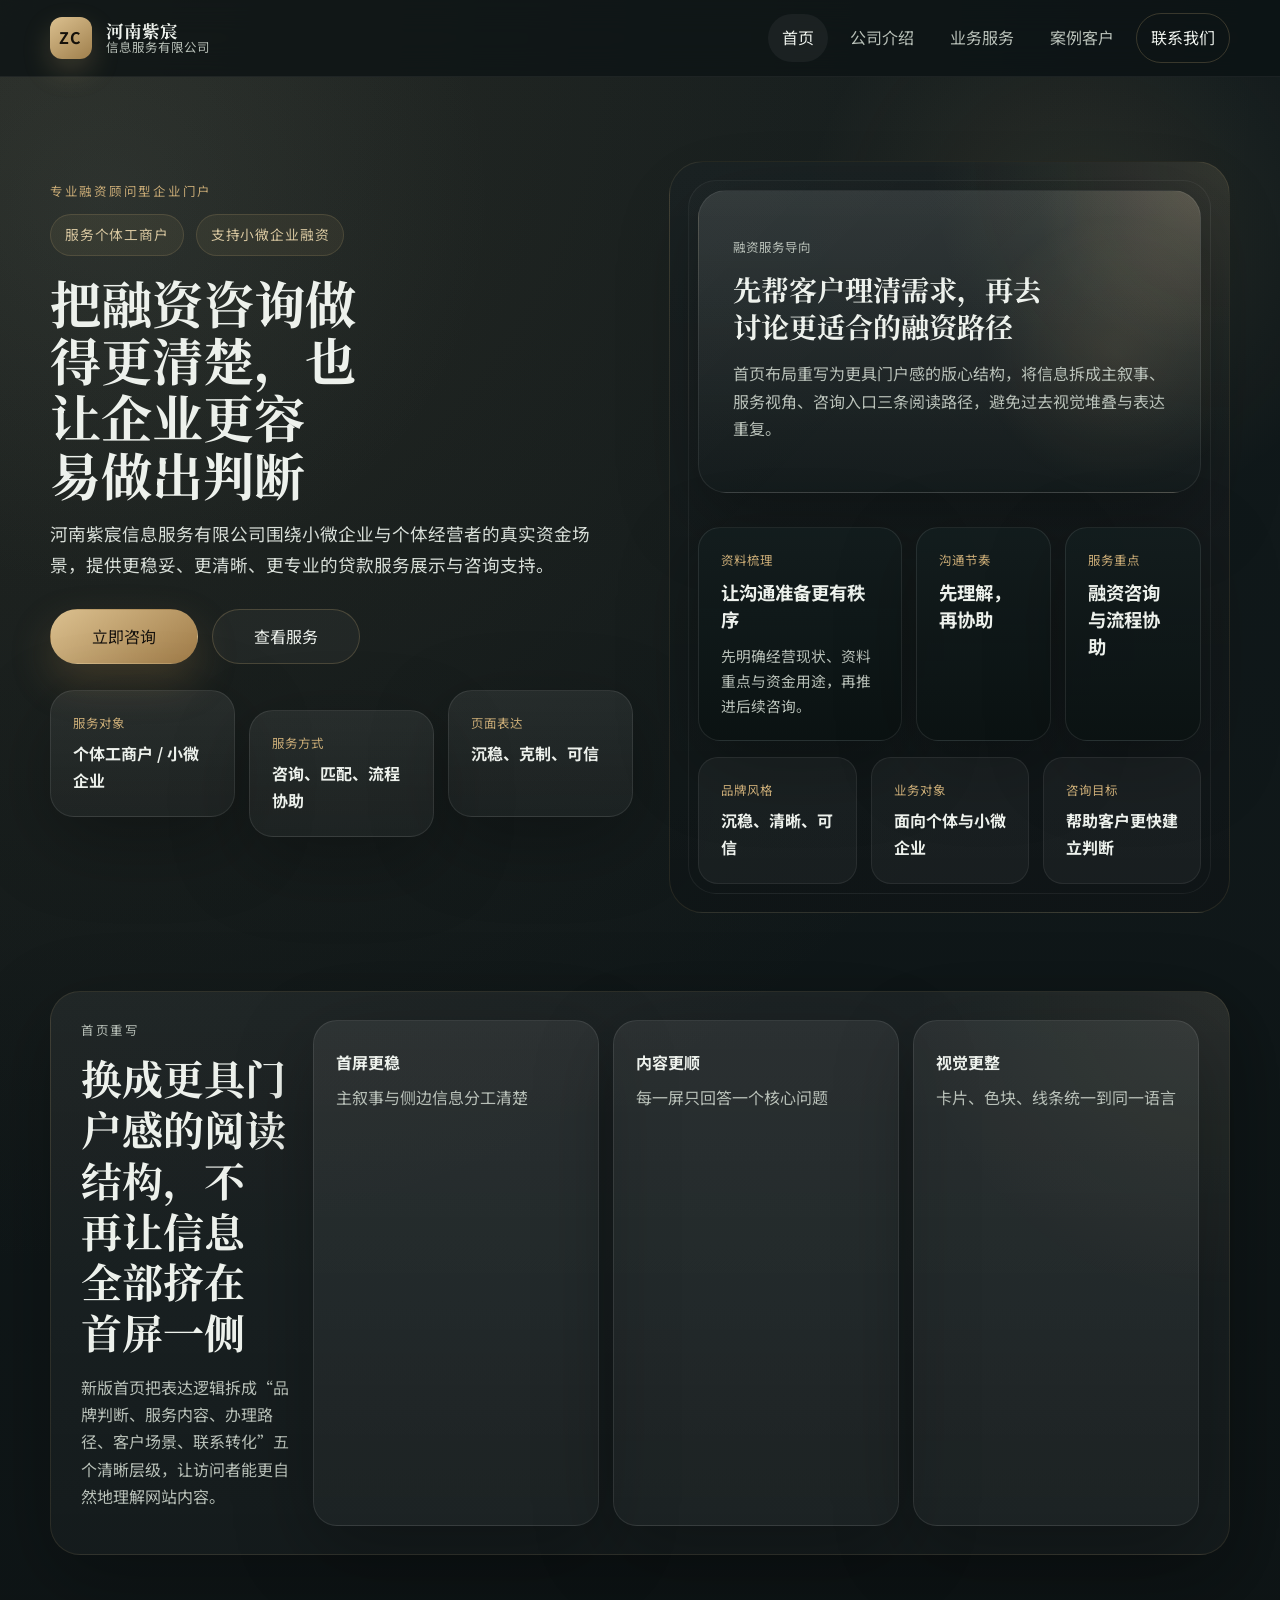
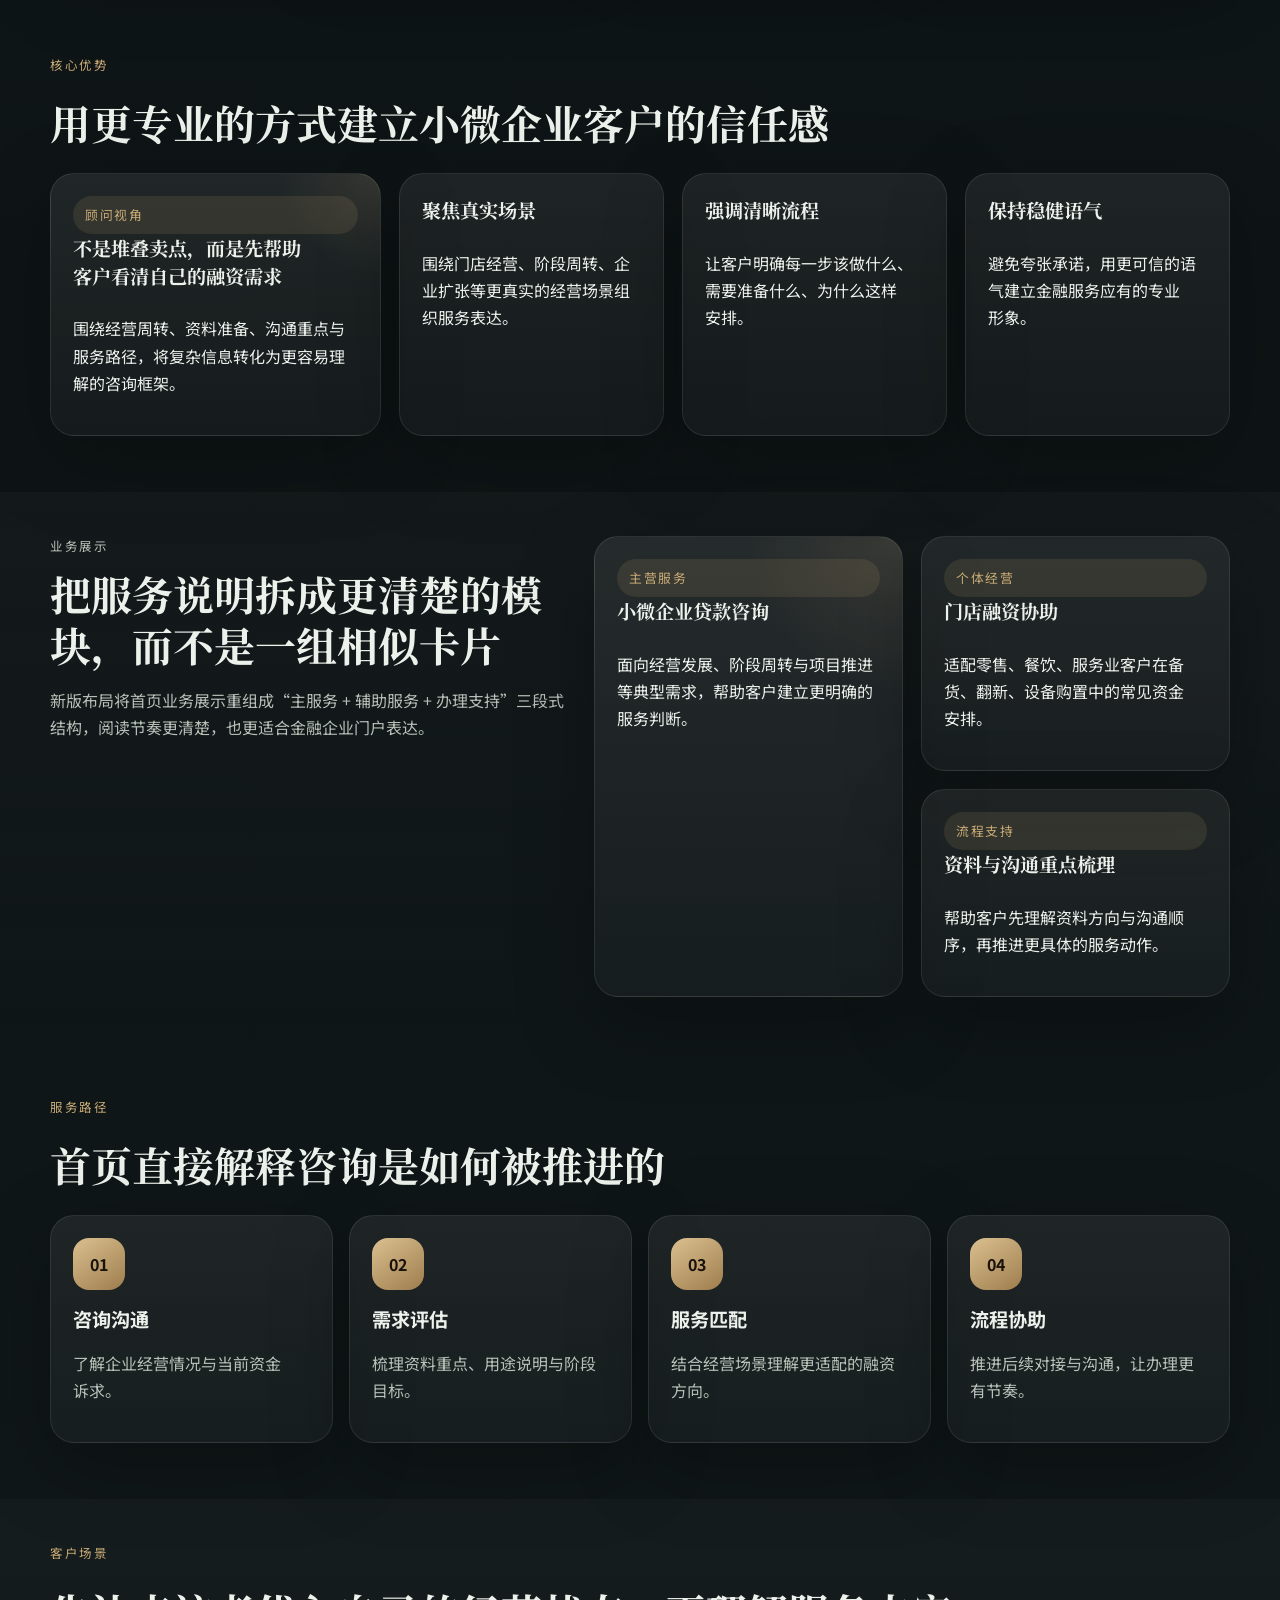
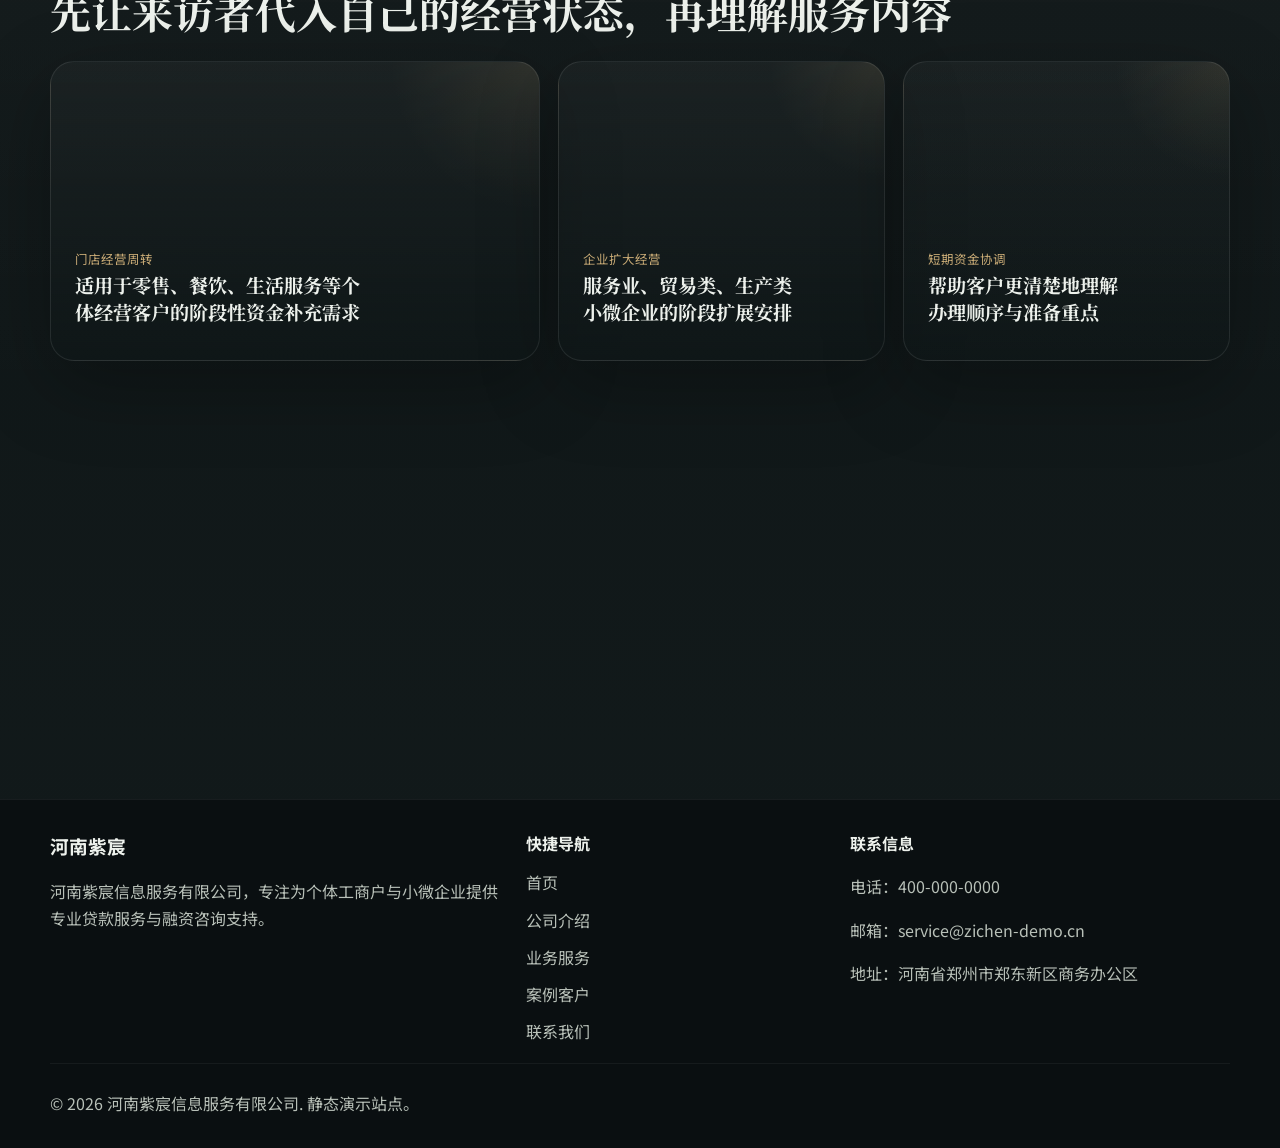
==== index.html @ ce3470b9 "Add files via upload" ====
<!DOCTYPE html>
<html lang="zh-CN">
<head>
  <meta charset="UTF-8">
  <meta name="viewport" content="width=device-width, initial-scale=1.0">
  <title>河南紫宸 | 小微企业贷款服务</title>
  <meta name="description" content="河南紫宸信息服务有限公司，为个体与小微企业提供专业贷款服务与融资咨询支持。">
  <link rel="preconnect" href="https://fonts.googleapis.com">
  <link rel="preconnect" href="https://fonts.gstatic.com" crossorigin>
  <link href="https://fonts.googleapis.com/css2?family=Noto+Serif+SC:wght@500;700&family=Noto+Sans+SC:wght@400;500;700&display=swap" rel="stylesheet">
  <link rel="stylesheet" href="assets/css/style.css">
</head>
<body data-page="home">
  <header class="site-header">
    <div class="container nav-wrap">
      <a class="brand" href="index.html">
        <span class="brand-mark">ZC</span>
        <span class="brand-text">
          <strong>河南紫宸</strong>
          <small>信息服务有限公司</small>
        </span>
      </a>
      <button class="nav-toggle" type="button" aria-label="切换导航">Menu</button>
      <nav class="site-nav">
        <a href="index.html">首页</a>
        <a href="about.html">公司介绍</a>
        <a href="services.html">业务服务</a>
        <a href="cases.html">案例客户</a>
        <a href="contact.html" class="nav-cta">联系我们</a>
      </nav>
    </div>
  </header>

  <main class="home-main">
    <section class="home-hero">
      <div class="container home-hero-shell">
        <div class="home-hero-copy reveal">
          <p class="eyebrow">专业融资顾问型企业门户</p>
          <div class="hero-badge-row">
            <span class="hero-badge">服务个体工商户</span>
            <span class="hero-badge">支持小微企业融资</span>
          </div>
          <h1>把融资咨询做得更清楚，也让企业更容易做出判断</h1>
          <p class="lead">河南紫宸信息服务有限公司围绕小微企业与个体经营者的真实资金场景，提供更稳妥、更清晰、更专业的贷款服务展示与咨询支持。</p>
          <div class="home-hero-actions">
            <a class="btn btn-primary" href="contact.html">立即咨询</a>
            <a class="btn btn-secondary" href="services.html">查看服务</a>
          </div>
          <div class="home-proof-row" data-repeat-group="home-proof-row">
            <div class="proof-card" data-repeat-item>
              <span>服务对象</span>
              <strong>个体工商户 / 小微企业</strong>
            </div>
            <div class="proof-card" data-repeat-item>
              <span>服务方式</span>
              <strong>咨询、匹配、流程协助</strong>
            </div>
            <div class="proof-card" data-repeat-item>
              <span>页面表达</span>
              <strong>沉稳、克制、可信</strong>
            </div>
          </div>
        </div>

        <div class="home-hero-stage reveal delay-1">
          <div class="stage-backdrop"></div>
          <article class="stage-primary">
            <p class="stage-label">融资服务导向</p>
            <h2>先帮客户理清需求，再去讨论更适合的融资路径</h2>
            <p>首页布局重写为更具门户感的版心结构，将信息拆成主叙事、服务视角、咨询入口三条阅读路径，避免过去视觉堆叠与表达重复。</p>
          </article>
          <div class="stage-support-row" data-repeat-group="home-stage-support">
            <article class="stage-side-card side-card-tall" data-repeat-item>
              <span>资料梳理</span>
              <strong>让沟通准备更有秩序</strong>
              <p>先明确经营现状、资料重点与资金用途，再推进后续咨询。</p>
            </article>
            <article class="stage-side-card" data-repeat-item>
              <span>沟通节奏</span>
              <strong>先理解，再协助</strong>
            </article>
            <article class="stage-side-card" data-repeat-item>
              <span>服务重点</span>
              <strong>融资咨询与流程协助</strong>
            </article>
          </div>
          <div class="stage-footer-bar">
            <div>
              <small>品牌风格</small>
              <strong>沉稳、清晰、可信</strong>
            </div>
            <div>
              <small>业务对象</small>
              <strong>面向个体与小微企业</strong>
            </div>
            <div>
              <small>咨询目标</small>
              <strong>帮助客户更快建立判断</strong>
            </div>
          </div>
        </div>
      </div>
    </section>

    <section class="section home-intro-band">
      <div class="container intro-band-shell reveal">
        <div class="intro-band-copy">
          <p class="eyebrow">首页重写</p>
          <h2>换成更具门户感的阅读结构，不再让信息全部挤在首屏一侧</h2>
          <p>新版首页把表达逻辑拆成“品牌判断、服务内容、办理路径、客户场景、联系转化”五个清晰层级，让访问者能更自然地理解网站内容。</p>
        </div>
        <div class="intro-band-points" data-repeat-group="home-intro-points">
          <div class="intro-point" data-repeat-item><strong>首屏更稳</strong><span>主叙事与侧边信息分工清楚</span></div>
          <div class="intro-point" data-repeat-item><strong>内容更顺</strong><span>每一屏只回答一个核心问题</span></div>
          <div class="intro-point" data-repeat-item><strong>视觉更整</strong><span>卡片、色块、线条统一到同一语言</span></div>
        </div>
      </div>
    </section>

    <section class="section">
      <div class="container">
        <div class="section-heading reveal">
          <p class="eyebrow">核心优势</p>
          <h2>用更专业的方式建立小微企业客户的信任感</h2>
        </div>
        <div class="home-adv-grid" data-repeat-group="home-advantages">
          <article class="adv-feature adv-feature-large reveal" data-repeat-item>
            <span class="tag">顾问视角</span>
            <h3>不是堆叠卖点，而是先帮助客户看清自己的融资需求</h3>
            <p>围绕经营周转、资料准备、沟通重点与服务路径，将复杂信息转化为更容易理解的咨询框架。</p>
          </article>
          <article class="adv-feature reveal delay-1" data-repeat-item>
            <h3>聚焦真实场景</h3>
            <p>围绕门店经营、阶段周转、企业扩张等更真实的经营场景组织服务表达。</p>
          </article>
          <article class="adv-feature reveal delay-2" data-repeat-item>
            <h3>强调清晰流程</h3>
            <p>让客户明确每一步该做什么、需要准备什么、为什么这样安排。</p>
          </article>
          <article class="adv-feature reveal delay-3" data-repeat-item>
            <h3>保持稳健语气</h3>
            <p>避免夸张承诺，用更可信的语气建立金融服务应有的专业形象。</p>
          </article>
        </div>
      </div>
    </section>

    <section class="section section-alt">
      <div class="container home-service-layout">
        <div class="service-layout-head reveal">
          <p class="eyebrow">业务展示</p>
          <h2>把服务说明拆成更清楚的模块，而不是一组相似卡片</h2>
          <p>新版布局将首页业务展示重组成“主服务 + 辅助服务 + 办理支持”三段式结构，阅读节奏更清楚，也更适合金融企业门户表达。</p>
        </div>
        <div class="service-layout-grid" data-repeat-group="home-services">
          <article class="service-showcase primary-showcase reveal" data-repeat-item>
            <span class="tag">主营服务</span>
            <h3>小微企业贷款咨询</h3>
            <p>面向经营发展、阶段周转与项目推进等典型需求，帮助客户建立更明确的服务判断。</p>
          </article>
          <article class="service-showcase reveal delay-1" data-repeat-item>
            <span class="tag">个体经营</span>
            <h3>门店融资协助</h3>
            <p>适配零售、餐饮、服务业客户在备货、翻新、设备购置中的常见资金安排。</p>
          </article>
          <article class="service-showcase reveal delay-2" data-repeat-item>
            <span class="tag">流程支持</span>
            <h3>资料与沟通重点梳理</h3>
            <p>帮助客户先理解资料方向与沟通顺序，再推进更具体的服务动作。</p>
          </article>
        </div>
      </div>
    </section>

    <section class="section">
      <div class="container">
        <div class="section-heading reveal">
          <p class="eyebrow">服务路径</p>
          <h2>首页直接解释咨询是如何被推进的</h2>
        </div>
        <div class="process-row reveal" data-repeat-group="home-process">
          <article class="process-step" data-repeat-item><span>01</span><h3>咨询沟通</h3><p>了解企业经营情况与当前资金诉求。</p></article>
          <article class="process-step" data-repeat-item><span>02</span><h3>需求评估</h3><p>梳理资料重点、用途说明与阶段目标。</p></article>
          <article class="process-step" data-repeat-item><span>03</span><h3>服务匹配</h3><p>结合经营场景理解更适配的融资方向。</p></article>
          <article class="process-step" data-repeat-item><span>04</span><h3>流程协助</h3><p>推进后续对接与沟通，让办理更有节奏。</p></article>
        </div>
      </div>
    </section>

    <section class="section section-alt">
      <div class="container">
        <div class="section-heading reveal">
          <p class="eyebrow">客户场景</p>
          <h2>先让来访者代入自己的经营状态，再理解服务内容</h2>
        </div>
        <div class="scenario-mosaic" data-repeat-group="home-scenarios">
          <article class="scenario-panel scenario-panel-large reveal" data-repeat-item>
            <span>门店经营周转</span>
            <h3>适用于零售、餐饮、生活服务等个体经营客户的阶段性资金补充需求</h3>
          </article>
          <article class="scenario-panel reveal delay-1" data-repeat-item>
            <span>企业扩大经营</span>
            <h3>服务业、贸易类、生产类小微企业的阶段扩展安排</h3>
          </article>
          <article class="scenario-panel reveal delay-2" data-repeat-item>
            <span>短期资金协调</span>
            <h3>帮助客户更清楚地理解办理顺序与准备重点</h3>
          </article>
        </div>
      </div>
    </section>

    <section class="section cta-section">
      <div class="container home-cta-shell reveal">
        <div>
          <p class="eyebrow">立即联系</p>
          <h2>如果你正在寻找更专业的小微企业贷款服务支持</h2>
          <p>欢迎联系河南紫宸，进一步了解适合当前经营阶段的融资咨询与服务路径。</p>
        </div>
        <div class="home-cta-actions">
          <a class="btn btn-primary" href="contact.html">前往联系我们</a>
          <a class="btn btn-secondary" href="cases.html">查看案例客户</a>
        </div>
      </div>
    </section>
  </main>

  <footer class="site-footer">
    <div class="container footer-grid">
      <div>
        <h3>河南紫宸</h3>
        <p>河南紫宸信息服务有限公司，专注为个体工商户与小微企业提供专业贷款服务与融资咨询支持。</p>
      </div>
      <div>
        <h4>快捷导航</h4>
        <a href="index.html">首页</a>
        <a href="about.html">公司介绍</a>
        <a href="services.html">业务服务</a>
        <a href="cases.html">案例客户</a>
        <a href="contact.html">联系我们</a>
      </div>
      <div>
        <h4>联系信息</h4>
        <p>电话：400-000-0000</p>
        <p>邮箱：service@zichen-demo.cn</p>
        <p>地址：河南省郑州市郑东新区商务办公区</p>
      </div>
    </div>
    <div class="container footer-bottom">
      <p>© 2026 河南紫宸信息服务有限公司. 静态演示站点。</p>
    </div>
  </footer>

  <script src="assets/js/site-editor.js"></script>
  <script src="assets/js/main.js"></script>
</body>
</html>
---- assets/css/style.css ----
:root {
  --bg: #0f1718;
  --bg-soft: #182325;
  --panel: rgba(255, 255, 255, 0.05);
  --panel-strong: rgba(255, 255, 255, 0.08);
  --line: rgba(201, 171, 118, 0.24);
  --line-strong: rgba(201, 171, 118, 0.5);
  --text: #edf1ec;
  --muted: #b8c0b8;
  --gold: #c9ab76;
  --gold-soft: #8f7750;
  --shadow: 0 24px 80px rgba(0, 0, 0, 0.28);
  --radius: 24px;
  --radius-sm: 16px;
  --container: min(1180px, calc(100% - 40px));
  --title-xl: clamp(2.8rem, 4vw, 5rem);
  --title-lg: clamp(2rem, 3.2vw, 2.95rem);
  --title-md: clamp(1.6rem, 2.2vw, 2.1rem);
  --title-sm: 1.2rem;
  --copy: 1rem;
  --copy-tight: 0.95rem;
  --space-section-y: 44px;
  --space-card: 22px;
  --line-card: rgba(255, 255, 255, 0.09);
  --line-card-soft: rgba(255, 255, 255, 0.07);
  --panel-soft: linear-gradient(180deg, rgba(255, 255, 255, 0.065), rgba(255, 255, 255, 0.03));
  --panel-stronger: linear-gradient(180deg, rgba(255, 255, 255, 0.08), rgba(255, 255, 255, 0.03));
}

* {
  box-sizing: border-box;
}

html {
  scroll-behavior: smooth;
}

body {
  margin: 0;
  font-family: "Noto Sans SC", sans-serif;
  color: var(--text);
  background:
    radial-gradient(circle at top left, rgba(143, 119, 80, 0.18), transparent 28%),
    linear-gradient(180deg, #111a1c 0%, #0e1415 45%, #121a1b 100%);
  line-height: 1.7;
}

h1,
h2,
h3 {
  text-wrap: balance;
}

p,
li {
  text-wrap: pretty;
}

a {
  color: inherit;
  text-decoration: none;
}

img {
  max-width: 100%;
  display: block;
}

button,
input,
select,
textarea {
  font: inherit;
}

.container {
  width: var(--container);
  margin: 0 auto;
}

.site-header {
  position: sticky;
  top: 0;
  z-index: 10;
  backdrop-filter: blur(16px);
  background: rgba(12, 18, 20, 0.72);
  border-bottom: 1px solid rgba(255, 255, 255, 0.06);
}

.nav-wrap {
  min-height: 76px;
  display: flex;
  align-items: center;
  justify-content: space-between;
  gap: 24px;
}

.brand {
  display: inline-flex;
  align-items: center;
  gap: 14px;
}

.brand-mark {
  width: 42px;
  height: 42px;
  display: grid;
  place-items: center;
  border-radius: 12px;
  color: #15110b;
  font-weight: 700;
  letter-spacing: 0.08em;
  background: linear-gradient(145deg, #dbc08f, #9f7f4c);
  box-shadow: 0 12px 28px rgba(201, 171, 118, 0.22);
}

.brand-text {
  display: flex;
  flex-direction: column;
  line-height: 1.1;
}

.brand-text strong {
  font-family: "Noto Serif SC", serif;
  font-size: 1.1rem;
  font-weight: 700;
}

.brand-text small {
  color: var(--muted);
  font-size: 0.78rem;
  letter-spacing: 0.08em;
}

.site-nav {
  display: flex;
  align-items: center;
  gap: 8px;
}

.site-nav a {
  padding: 10px 14px;
  color: var(--muted);
  border-radius: 999px;
  transition: 0.25s ease;
}

.site-nav a:hover,
.site-nav a.is-active {
  color: var(--text);
  background: rgba(255, 255, 255, 0.05);
}

.site-nav a:focus-visible,
.btn:focus-visible,
input:focus-visible,
select:focus-visible,
textarea:focus-visible {
  outline: 2px solid rgba(201, 171, 118, 0.6);
  outline-offset: 2px;
}

.site-nav .nav-cta {
  border: 1px solid var(--line);
  color: var(--text);
}

.nav-toggle {
  display: none;
  background: transparent;
  color: var(--text);
  border: 1px solid var(--line);
  padding: 10px 14px;
  border-radius: 999px;
}

.hero,
.page-hero {
  position: relative;
  overflow: hidden;
}

.home-main {
  overflow: hidden;
}

.home-hero {
  position: relative;
  padding: 84px 0 34px;
}

.home-hero::before {
  content: "";
  position: absolute;
  inset: 0;
  background:
    radial-gradient(circle at 85% 18%, rgba(201, 171, 118, 0.12), transparent 22%),
    radial-gradient(circle at 8% 14%, rgba(128, 146, 142, 0.1), transparent 28%);
  pointer-events: none;
}

.home-hero-shell {
  position: relative;
  display: grid;
  grid-template-columns: minmax(0, 1.02fr) minmax(360px, 0.98fr);
  gap: 36px;
  align-items: start;
}

.home-hero-copy,
.home-hero-stage {
  position: relative;
  z-index: 1;
}

.home-hero-copy {
  padding-top: 20px;
}

.home-hero-copy h1 {
  font-family: "Noto Serif SC", serif;
  font-size: var(--title-xl);
  line-height: 1.12;
  margin: 0 0 16px;
  max-width: 11ch;
}

.home-hero-actions,
.home-cta-actions {
  display: flex;
  flex-wrap: wrap;
  gap: 14px;
}

.home-hero-actions {
  margin: 28px 0 26px;
}

.home-proof-row {
  display: grid;
  grid-template-columns: repeat(3, minmax(0, 1fr));
  gap: 14px;
}

.proof-card,
.intro-point,
.adv-feature,
.service-showcase,
.process-step,
.scenario-panel,
.home-cta-shell {
  border-radius: 24px;
  border: 1px solid var(--line-card);
  background: var(--panel-soft);
  box-shadow: var(--shadow);
}

.proof-card,
.intro-point,
.adv-feature,
.service-showcase,
.process-step,
.scenario-panel,
.home-cta-shell,
.info-card,
.service-card,
.scene-card,
.case-card,
.stat-card,
.content-panel,
.faq-item,
.contact-card,
.contact-form,
.timeline-item {
  transition: transform 0.26s ease, border-color 0.26s ease, background 0.26s ease;
}

@media (hover: hover) {
  .proof-card:hover,
  .intro-point:hover,
  .adv-feature:hover,
  .service-showcase:hover,
  .process-step:hover,
  .scenario-panel:hover,
  .info-card:hover,
  .service-card:hover,
  .scene-card:hover,
  .case-card:hover,
  .stat-card:hover,
  .content-panel:hover,
  .faq-item:hover,
  .contact-card:hover,
  .timeline-item:hover {
    transform: translateY(-3px);
    border-color: rgba(201, 171, 118, 0.24);
  }
}

.proof-card {
  padding: var(--space-card);
}

.proof-card span,
.stage-label,
.stage-side-card span,
.stage-footer-bar small,
.intro-point span,
.scenario-panel span {
  display: block;
}

.proof-card span,
.stage-label,
.stage-side-card span,
.stage-footer-bar small,
.scenario-panel span {
  color: var(--gold);
  font-size: 0.78rem;
  letter-spacing: 0.08em;
  text-transform: uppercase;
}

.proof-card strong,
.intro-point strong,
.stage-footer-bar strong {
  display: block;
  margin-top: 6px;
}

.proof-card strong {
  font-size: 1rem;
}

.proof-card:nth-child(2) {
  transform: translateY(20px);
}

.home-hero-stage {
  min-height: auto;
  padding: 28px;
  display: grid;
  gap: 16px;
  border-radius: 34px;
  border: 1px solid rgba(201, 171, 118, 0.12);
  background:
    linear-gradient(180deg, rgba(255, 255, 255, 0.045), rgba(255, 255, 255, 0.015)),
    radial-gradient(circle at top right, rgba(201, 171, 118, 0.14), transparent 32%),
    linear-gradient(180deg, rgba(16, 24, 25, 0.92), rgba(11, 17, 18, 0.92));
}

.stage-backdrop {
  position: absolute;
  inset: 18px;
  border-radius: 28px;
  border: 1px solid rgba(255, 255, 255, 0.06);
  background:
    linear-gradient(135deg, rgba(255, 255, 255, 0.02), transparent 34%),
    radial-gradient(circle at 82% 24%, rgba(201, 171, 118, 0.14), transparent 20%);
}

.stage-primary {
  position: relative;
  z-index: 1;
  max-width: none;
  padding: 34px;
  border-radius: 28px;
  background:
    linear-gradient(180deg, rgba(255, 255, 255, 0.1), rgba(18, 27, 28, 0.28)),
    radial-gradient(circle at top right, rgba(201, 171, 118, 0.16), transparent 28%);
  border: 1px solid rgba(255, 255, 255, 0.08);
  box-shadow: var(--shadow);
}

.stage-primary h2 {
  margin: 12px 0;
  font-family: "Noto Serif SC", serif;
  font-size: var(--title-md);
  line-height: 1.3;
}

.stage-primary p,
.stage-side-card p,
.intro-band-copy p,
.service-layout-head p,
.process-step p,
.home-cta-shell p {
  color: var(--muted);
}

.stage-support-row {
  position: relative;
  z-index: 1;
  display: grid;
  grid-template-columns: 1.2fr 0.8fr 0.8fr;
  gap: 14px;
  margin-top: 18px;
}

.stage-side-card {
  padding: var(--space-card);
  border-radius: 22px;
  background: linear-gradient(180deg, rgba(19, 29, 30, 0.95), rgba(11, 18, 18, 0.9));
  border: 1px solid var(--line-card);
  box-shadow: var(--shadow);
}

.stage-side-card strong {
  display: block;
  margin-top: 8px;
  font-size: 1.15rem;
  line-height: 1.45;
}

.stage-side-card p {
  margin: 10px 0 0;
  font-size: 0.92rem;
}

.side-card-tall {
  min-height: 100%;
}

.stage-footer-bar {
  position: relative;
  z-index: 1;
  display: grid;
  grid-template-columns: repeat(3, minmax(0, 1fr));
  gap: 14px;
}

.stage-footer-bar > div {
  padding: var(--space-card);
  border-radius: 20px;
  background: rgba(255, 255, 255, 0.04);
  border: 1px solid var(--line-card-soft);
}

.home-intro-band {
  padding-top: 12px;
}

.intro-band-shell {
  display: grid;
  grid-template-columns: 1fr auto;
  gap: 24px;
  padding: 28px 30px;
  border-radius: 30px;
  border: 1px solid rgba(201, 171, 118, 0.12);
  background:
    linear-gradient(180deg, rgba(255, 255, 255, 0.055), rgba(255, 255, 255, 0.028)),
    radial-gradient(circle at right top, rgba(201, 171, 118, 0.08), transparent 24%);
  box-shadow: var(--shadow);
}

.intro-band-copy h2,
.service-layout-head h2,
.home-cta-shell h2,
.adv-feature h3,
.service-showcase h3,
.scenario-panel h3 {
  font-family: "Noto Serif SC", serif;
}

.intro-band-copy h2,
.service-layout-head h2,
.home-cta-shell h2 {
  margin: 0 0 12px;
  font-size: var(--title-lg);
  line-height: 1.24;
}

.intro-band-points {
  display: grid;
  grid-template-columns: repeat(3, minmax(0, 1fr));
  gap: 14px;
}

.intro-point {
  padding: var(--space-card);
  min-width: 190px;
}

.intro-point span {
  margin-top: 8px;
  color: var(--muted);
}

.home-adv-grid {
  display: grid;
  grid-template-columns: 1.25fr repeat(3, 1fr);
  gap: 18px;
  align-items: stretch;
}

.adv-feature {
  padding: var(--space-card);
  display: flex;
  flex-direction: column;
}

.adv-feature-large {
  background:
    linear-gradient(180deg, rgba(255, 255, 255, 0.08), rgba(255, 255, 255, 0.03)),
    radial-gradient(circle at top right, rgba(201, 171, 118, 0.12), transparent 24%);
}

.adv-feature h3,
.service-showcase h3,
.process-step h3,
.scenario-panel h3 {
  margin: 0 0 10px;
  font-size: var(--title-sm);
  line-height: 1.45;
}

.home-service-layout {
  display: grid;
  grid-template-columns: 0.9fr 1.1fr;
  gap: 24px;
  align-items: start;
}

.service-layout-grid {
  display: grid;
  grid-template-columns: repeat(2, minmax(0, 1fr));
  gap: 18px;
  align-items: stretch;
}

.service-showcase {
  padding: var(--space-card);
  display: flex;
  flex-direction: column;
}

.primary-showcase {
  grid-row: span 2;
  min-height: 100%;
  background:
    linear-gradient(180deg, rgba(255, 255, 255, 0.08), rgba(255, 255, 255, 0.03)),
    radial-gradient(circle at top right, rgba(201, 171, 118, 0.12), transparent 28%);
}

.process-row {
  display: grid;
  grid-template-columns: repeat(4, minmax(0, 1fr));
  gap: 16px;
}

.process-step {
  padding: var(--space-card);
}

.process-step span {
  width: 52px;
  height: 52px;
  display: grid;
  place-items: center;
  margin-bottom: 16px;
  border-radius: 16px;
  color: #18120b;
  font-weight: 700;
  background: linear-gradient(145deg, #dbc08f, #9e7d4d);
}

.scenario-mosaic {
  display: grid;
  grid-template-columns: 1.2fr 0.8fr 0.8fr;
  gap: 18px;
}

.scenario-panel {
  min-height: 220px;
  padding: 24px;
  display: flex;
  flex-direction: column;
  justify-content: flex-end;
  background:
    linear-gradient(180deg, rgba(255, 255, 255, 0.03), rgba(14, 22, 23, 0.64)),
    radial-gradient(circle at top right, rgba(201, 171, 118, 0.12), transparent 26%);
}

.scenario-panel-large {
  min-height: 300px;
}

.home-cta-shell {
  padding: 30px;
  display: flex;
  justify-content: space-between;
  align-items: center;
  gap: 24px;
}

.hero {
  padding: 88px 0 56px;
}

.page-hero {
  padding: 92px 0 34px;
}

.page-hero-grid {
  display: grid;
  grid-template-columns: 1.08fr 0.92fr;
  gap: 28px;
  align-items: end;
}

.page-hero-side {
  display: grid;
  gap: 14px;
  justify-items: stretch;
}

.page-hero-note {
  padding: 18px 20px;
  border-radius: 22px;
  border: 1px solid var(--line-card-soft);
  background: linear-gradient(180deg, rgba(255, 255, 255, 0.06), rgba(255, 255, 255, 0.025));
  box-shadow: var(--shadow);
}

.page-hero-note small {
  color: var(--gold);
  display: block;
  margin-bottom: 8px;
  letter-spacing: 0.08em;
  text-transform: uppercase;
}

.page-hero-note strong {
  font-size: 1.05rem;
}

.hero-grid,
.contact-layout {
  display: grid;
  grid-template-columns: 1.12fr 0.88fr;
  gap: 44px;
  align-items: center;
}

.hero-copy {
  position: relative;
  z-index: 1;
}

.hero-copy h1,
.page-hero h1,
.section-heading h2,
.split-copy h2,
.cta-box h2,
.contact-info h2 {
  font-family: "Noto Serif SC", serif;
  font-weight: 700;
  line-height: 1.18;
  margin: 0;
}

.hero-copy h1 {
  font-size: clamp(2.6rem, 4vw, 4.4rem);
  max-width: 11ch;
  margin-bottom: 20px;
}

.page-hero h1,
.section-heading h2,
.split-copy h2,
.cta-box h2,
.contact-info h2 {
  font-size: var(--title-lg);
  line-height: 1.24;
}

.eyebrow {
  margin: 0 0 12px;
  text-transform: uppercase;
  letter-spacing: 0.22em;
  color: var(--gold);
  font-size: 0.78rem;
}

.lead {
  color: #d7ddd7;
  font-size: 1.1rem;
  max-width: 54ch;
  margin: 0 0 16px;
  line-height: 1.75;
}

.lead.narrow {
  max-width: 46ch;
}

.support,
.split-copy p,
.content-block p,
.contact-info p,
.cta-box p {
  color: var(--muted);
  font-size: var(--copy);
  line-height: 1.75;
}

.hero-actions {
  display: flex;
  flex-wrap: wrap;
  gap: 14px;
  margin: 30px 0 34px;
}

.hero-badge-row {
  display: flex;
  flex-wrap: wrap;
  gap: 12px;
  margin: 0 0 18px;
}

.hero-badge {
  display: inline-flex;
  align-items: center;
  padding: 8px 14px;
  border-radius: 999px;
  color: #d8c7a0;
  background: rgba(201, 171, 118, 0.08);
  border: 1px solid rgba(201, 171, 118, 0.18);
  font-size: 0.86rem;
  letter-spacing: 0.06em;
}

.btn {
  display: inline-flex;
  align-items: center;
  justify-content: center;
  min-width: 148px;
  min-height: 50px;
  padding: 13px 22px;
  border-radius: 999px;
  border: 1px solid transparent;
  transition: transform 0.25s ease, background 0.25s ease, border-color 0.25s ease, box-shadow 0.25s ease;
}

.btn:hover {
  transform: translateY(-2px);
}

.btn-primary {
  color: #17130f;
  background: linear-gradient(145deg, #dbc08f, #a07c48);
  box-shadow: 0 18px 40px rgba(160, 124, 72, 0.28);
}

.btn-primary:hover {
  box-shadow: 0 22px 46px rgba(160, 124, 72, 0.34);
}

.btn-secondary {
  color: var(--text);
  border-color: var(--line);
  background: rgba(255, 255, 255, 0.04);
}

.btn-secondary:hover {
  border-color: rgba(201, 171, 118, 0.45);
  background: rgba(255, 255, 255, 0.06);
}

.hero-metrics,
.check-list,
.form-grid,
.faq-list {
  list-style: none;
  padding: 0;
  margin: 0;
}

.hero-metrics {
  display: grid;
  grid-template-columns: repeat(3, minmax(0, 1fr));
  gap: 14px;
}

.hero-highlight-panel {
  display: grid;
  gap: 10px;
  margin: 0 0 22px;
  padding: 20px 22px;
  border: 1px solid rgba(201, 171, 118, 0.14);
  border-radius: 22px;
  background: linear-gradient(180deg, rgba(255, 255, 255, 0.045), rgba(255, 255, 255, 0.02));
}

.hero-highlight-panel span,
.feature-strip small,
.floating-card span {
  color: var(--gold);
  letter-spacing: 0.08em;
  text-transform: uppercase;
  font-size: 0.75rem;
}

.hero-highlight-panel strong,
.feature-strip strong {
  display: block;
  margin-top: 4px;
  font-size: 1.02rem;
}

.hero-highlight-panel p {
  margin: 0;
  color: var(--muted);
}

.hero-metrics li,
.visual-card,
.info-card,
.service-card,
.scene-card,
.case-card,
.stat-card,
.content-panel,
.faq-item,
.contact-card,
.contact-form,
.cta-box,
.timeline-item {
  background: var(--panel-soft);
  border: 1px solid var(--line-card);
  border-radius: var(--radius);
  box-shadow: var(--shadow);
}

.hero-metrics li {
  padding: var(--space-card);
}

.hero-metrics strong,
.case-index,
.stat-card strong {
  display: block;
  color: var(--gold);
  margin-bottom: 6px;
}

.hero-metrics span {
  color: var(--muted);
  font-size: 0.95rem;
}

.hero-visual {
  position: relative;
  min-height: 520px;
}

.hero-frame {
  position: absolute;
  inset: 12px 14px 18px 54px;
  border-radius: 32px;
  border: 1px solid rgba(201, 171, 118, 0.12);
  background:
    linear-gradient(180deg, rgba(255, 255, 255, 0.03), rgba(255, 255, 255, 0.01)),
    radial-gradient(circle at top, rgba(201, 171, 118, 0.12), transparent 35%);
}

.visual-card {
  position: absolute;
  overflow: hidden;
}

.main-card {
  inset: 36px 0 auto 36px;
  padding: 34px;
  max-width: 420px;
  min-height: 360px;
  background:
    linear-gradient(180deg, rgba(255, 255, 255, 0.09), rgba(15, 23, 24, 0.48)),
    radial-gradient(circle at top right, rgba(201, 171, 118, 0.22), transparent 34%);
}

.main-card h2 {
  margin: 14px 0;
  font-family: "Noto Serif SC", serif;
  font-size: 2rem;
  line-height: 1.3;
}

.main-card p {
  color: var(--muted);
}

.floating-card span {
  color: var(--gold);
}

.main-card-tags {
  display: flex;
  flex-wrap: wrap;
  gap: 10px;
  margin-top: 22px;
  padding-top: 18px;
  border-top: 1px solid rgba(255, 255, 255, 0.08);
}

.main-card-tags span {
  display: inline-flex;
  align-items: center;
  padding: 8px 12px;
  border-radius: 999px;
  background: rgba(255, 255, 255, 0.05);
  border: 1px solid rgba(255, 255, 255, 0.06);
  color: #d8c9a7;
  letter-spacing: 0.04em;
  text-transform: none;
  font-size: 0.82rem;
}

.card-kicker,
.tag {
  display: inline-flex;
  align-items: center;
  gap: 8px;
  padding: 8px 12px;
  border-radius: 999px;
  background: rgba(201, 171, 118, 0.12);
  color: var(--gold);
  font-size: 0.8rem;
  letter-spacing: 0.12em;
  text-transform: uppercase;
}

.floating-card {
  right: 24px;
  bottom: 40px;
  width: 220px;
  padding: var(--space-card);
  background:
    linear-gradient(180deg, rgba(22, 31, 33, 0.94), rgba(11, 18, 19, 0.9)),
    radial-gradient(circle at top right, rgba(201, 171, 118, 0.12), transparent 30%);
}

.secondary-card {
  right: 48px;
  top: 52px;
  bottom: auto;
  width: 210px;
  background: linear-gradient(180deg, rgba(25, 37, 39, 0.92), rgba(12, 18, 19, 0.82));
}

.floating-card strong {
  display: block;
  margin-top: 8px;
  font-size: 1.2rem;
  line-height: 1.45;
}

.floating-card p {
  margin: 10px 0 0;
  color: var(--muted);
  font-size: 0.92rem;
}

.orb {
  position: absolute;
  border-radius: 50%;
  filter: blur(10px);
}

.orb-one {
  right: 58px;
  top: 34px;
  width: 160px;
  height: 160px;
  background: radial-gradient(circle, rgba(201, 171, 118, 0.25), transparent 65%);
}

.orb-two {
  left: 0;
  bottom: 20px;
  width: 120px;
  height: 120px;
  background: radial-gradient(circle, rgba(109, 132, 129, 0.26), transparent 68%);
}

.section {
  padding: var(--space-section-y) 0 calc(var(--space-section-y) + 12px);
}

.section-tight {
  padding-top: 6px;
}

.section-alt {
  position: relative;
}

.section-alt::before {
  content: "";
  position: absolute;
  inset: 0;
  background: linear-gradient(180deg, rgba(255, 255, 255, 0.025), rgba(255, 255, 255, 0));
  pointer-events: none;
}

.section-heading {
  display: grid;
  gap: 10px;
  margin-bottom: 24px;
}

.trust-panel {
  display: grid;
  grid-template-columns: 0.92fr 1.08fr;
  gap: 22px;
  padding: 30px;
  border-radius: 30px;
  border: 1px solid rgba(201, 171, 118, 0.12);
  background:
    linear-gradient(180deg, rgba(255, 255, 255, 0.055), rgba(255, 255, 255, 0.028)),
    radial-gradient(circle at right top, rgba(201, 171, 118, 0.09), transparent 26%);
  box-shadow: var(--shadow);
}

.trust-copy p:last-child,
.scene-intro p {
  margin-bottom: 0;
}

.trust-stats {
  display: grid;
  grid-template-columns: repeat(3, minmax(0, 1fr));
  gap: 14px;
}

.trust-stat {
  padding: 18px;
  border-radius: 20px;
  border: 1px solid rgba(255, 255, 255, 0.08);
  background: rgba(255, 255, 255, 0.03);
}

.trust-stat strong {
  display: block;
  margin-bottom: 8px;
  color: var(--gold);
}

.trust-stat span,
.scene-intro p {
  color: var(--muted);
}

.premium-card {
  position: relative;
}

.premium-card::after {
  content: "";
  position: absolute;
  left: 24px;
  right: 24px;
  top: 0;
  height: 1px;
  background: linear-gradient(90deg, transparent, rgba(201, 171, 118, 0.6), transparent);
}

.feature-strip {
  display: grid;
  grid-template-columns: repeat(3, minmax(0, 1fr));
  gap: 14px;
  margin: 0 0 22px;
}

.feature-strip > div,
.scene-intro {
  padding: 17px 20px;
  border-radius: 20px;
  border: 1px solid var(--line-card-soft);
  background: rgba(255, 255, 255, 0.03);
}

.story-panel {
  display: grid;
  grid-template-columns: 1.08fr 0.92fr;
  gap: 24px;
  padding: 28px;
  border-radius: 30px;
  border: 1px solid rgba(255, 255, 255, 0.08);
  background:
    linear-gradient(180deg, rgba(255, 255, 255, 0.045), rgba(255, 255, 255, 0.02)),
    radial-gradient(circle at right top, rgba(201, 171, 118, 0.08), transparent 24%);
  box-shadow: var(--shadow);
}

.story-side {
  display: grid;
  gap: 16px;
}

.feature-panel,
.service-card-strong,
.case-card-strong {
  background:
    linear-gradient(180deg, rgba(255, 255, 255, 0.075), rgba(255, 255, 255, 0.035)),
    radial-gradient(circle at top right, rgba(201, 171, 118, 0.08), transparent 30%);
}

.mini-stats-grid {
  display: grid;
  grid-template-columns: repeat(2, minmax(0, 1fr));
  gap: 14px;
}

.mini-stat-card {
  padding: 17px;
  border-radius: 20px;
  border: 1px solid var(--line-card-soft);
  background: rgba(255, 255, 255, 0.03);
}

.mini-stat-card strong {
  display: block;
  margin-bottom: 8px;
  color: var(--gold);
}

.mini-stat-card span {
  color: var(--muted);
}

.grid {
  display: grid;
  gap: 20px;
}

.grid-2 {
  grid-template-columns: repeat(2, minmax(0, 1fr));
}

.grid-3 {
  grid-template-columns: repeat(3, minmax(0, 1fr));
}

.grid-4 {
  grid-template-columns: repeat(4, minmax(0, 1fr));
}

.info-card,
.service-card,
.scene-card,
.case-card,
.stat-card,
.content-panel,
.faq-item,
.contact-card {
  padding: var(--space-card);
  display: flex;
  flex-direction: column;
}

.info-card h3,
.service-card h3,
.scene-card h3,
.case-card h3,
.content-panel h3,
.faq-item h3,
.contact-card h3 {
  margin: 0 0 10px;
  font-size: var(--title-sm);
  line-height: 1.45;
}

.info-card p,
.service-card p,
.scene-card p,
.case-card p,
.content-panel p,
.faq-item p,
.contact-card p,
.stat-card span {
  margin: 0;
  color: var(--muted);
  font-size: var(--copy-tight);
  line-height: 1.7;
}

.split-panel {
  display: grid;
  grid-template-columns: 0.95fr 1.05fr;
  gap: 24px;
  align-items: start;
}

.timeline {
  display: grid;
  gap: 18px;
}

.timeline-item {
  padding: 19px var(--space-card);
  display: grid;
  grid-template-columns: 56px 1fr;
  gap: 18px;
}

.timeline-item span {
  width: 56px;
  height: 56px;
  display: grid;
  place-items: center;
  border-radius: 18px;
  color: #18120b;
  background: linear-gradient(145deg, #dbc08f, #9e7d4d);
  font-weight: 700;
}

.timeline-item h3 {
  margin: 0 0 6px;
  line-height: 1.4;
}

.check-list li {
  position: relative;
  padding-left: 22px;
  margin-bottom: 14px;
  color: var(--muted);
}

.check-list li::before {
  content: "";
  position: absolute;
  left: 0;
  top: 0.72em;
  width: 10px;
  height: 10px;
  border-radius: 50%;
  background: linear-gradient(145deg, #dbc08f, #9e7d4d);
}

.cta-section {
  padding-bottom: 82px;
}

.cta-box {
  padding: 30px;
  display: flex;
  justify-content: space-between;
  align-items: center;
  gap: 24px;
}

.stats-grid {
  display: grid;
  gap: 18px;
  grid-template-columns: repeat(3, minmax(0, 1fr));
}

.contact-layout {
  align-items: start;
}

.contact-form {
  padding: 26px;
}

.contact-form h3 {
  margin-top: 0;
  margin-bottom: 18px;
  font-size: 1.4rem;
}

.form-grid {
  display: grid;
  grid-template-columns: repeat(2, minmax(0, 1fr));
  gap: 18px;
}

.form-grid label {
  display: grid;
  gap: 8px;
}

.form-grid label span {
  color: #d8ddd7;
  font-size: 0.96rem;
}

.full-width {
  grid-column: 1 / -1;
}

input,
select,
textarea {
  appearance: none;
  width: 100%;
  min-height: 50px;
  padding: 13px 16px;
  border-radius: 14px;
  border: 1px solid rgba(255, 255, 255, 0.08);
  color: var(--text);
  background: rgba(255, 255, 255, 0.04);
}

select {
  padding-right: 52px;
  cursor: pointer;
  background-image:
    linear-gradient(45deg, transparent 50%, #d6c39d 50%),
    linear-gradient(135deg, #d6c39d 50%, transparent 50%),
    linear-gradient(180deg, rgba(255, 255, 255, 0.04), rgba(255, 255, 255, 0.04));
  background-position:
    calc(100% - 24px) calc(50% - 3px),
    calc(100% - 18px) calc(50% - 3px),
    0 0;
  background-size: 6px 6px, 6px 6px, 100% 100%;
  background-repeat: no-repeat;
}

select option {
  color: #eaf0ea;
  background: #162022;
}

.select-field {
  position: relative;
}

.select-field select {
  border-color: rgba(201, 171, 118, 0.18);
}

input:focus,
select:focus,
textarea:focus {
  outline: none;
  border-color: var(--line-strong);
  box-shadow: 0 0 0 3px rgba(201, 171, 118, 0.12);
}

.form-note {
  color: var(--muted);
  margin-top: 12px;
  font-size: 0.92rem;
}

.site-footer {
  padding: 30px 0 20px;
  border-top: 1px solid rgba(255, 255, 255, 0.06);
  background: rgba(8, 12, 14, 0.72);
}

.footer-grid {
  display: grid;
  grid-template-columns: 1.2fr 0.8fr 1fr;
  gap: 20px;
}

.site-footer h3,
.site-footer h4 {
  margin: 0 0 12px;
}

.site-footer p,
.site-footer a {
  color: var(--muted);
  display: block;
  margin-bottom: 10px;
}

.site-footer a:hover {
  color: #d7c39b;
}

.footer-bottom {
  padding-top: 10px;
  margin-top: 8px;
  border-top: 1px solid rgba(255, 255, 255, 0.05);
}

.reveal {
  opacity: 0;
  transform: translateY(18px);
  transition: opacity 0.65s ease, transform 0.65s ease;
}

.reveal.in-view {
  opacity: 1;
  transform: translateY(0);
}

.delay-1 {
  transition-delay: 0.08s;
}

.delay-2 {
  transition-delay: 0.16s;
}

.delay-3 {
  transition-delay: 0.24s;
}

@media (max-width: 1024px) {
  .home-hero-shell,
  .intro-band-shell,
  .home-service-layout,
  .hero-grid,
  .split-panel,
  .contact-layout,
  .grid-4,
  .grid-3,
  .grid-2,
  .stats-grid,
  .trust-panel,
  .footer-grid {
    grid-template-columns: 1fr 1fr;
  }

  .page-hero-grid,
  .story-panel {
    grid-template-columns: 1fr;
  }

  .home-proof-row,
  .intro-band-points,
  .process-row,
  .scenario-mosaic,
  .home-adv-grid {
    grid-template-columns: 1fr 1fr;
  }

  .service-layout-grid,
  .stage-footer-bar {
    grid-template-columns: 1fr;
  }

  .stage-support-row {
    grid-template-columns: 1fr;
  }

  .primary-showcase,
  .adv-feature-large,
  .scenario-panel-large {
    grid-column: 1 / -1;
  }

  .hero-grid,
  .trust-panel {
    grid-template-columns: 1fr;
    gap: 26px;
  }

  .trust-stats,
  .feature-strip,
  .mini-stats-grid {
    grid-template-columns: 1fr;
  }

  .grid-3 article:last-child,
  .grid-4 article:last-child,
  .stats-grid > div:last-child,
  .footer-grid > div:first-child {
    grid-column: 1 / -1;
  }

  .hero-visual {
    min-height: 430px;
  }

  .secondary-card {
    right: 24px;
    top: 36px;
    bottom: 128px;
  }
}

@media (max-width: 820px) {
  .nav-toggle {
    display: inline-flex;
  }

  .site-nav {
    position: absolute;
    top: 78px;
    left: 20px;
    right: 20px;
    display: none;
    flex-direction: column;
    align-items: stretch;
    padding: 14px;
    border-radius: 20px;
    background: rgba(9, 14, 15, 0.95);
    border: 1px solid rgba(255, 255, 255, 0.08);
  }

  .site-nav.is-open {
    display: flex;
  }

  .home-hero-shell,
  .hero-grid,
  .page-hero-grid,
  .story-panel,
  .contact-layout,
  .split-panel,
  .grid-4,
  .grid-3,
  .grid-2,
  .stats-grid,
  .trust-panel,
  .footer-grid,
  .hero-metrics,
  .home-proof-row,
  .intro-band-points,
  .home-adv-grid,
  .service-layout-grid,
  .process-row,
  .scenario-mosaic,
  .form-grid {
    grid-template-columns: 1fr;
  }

  .hero-badge-row,
  .feature-strip,
  .trust-stats,
  .mini-stats-grid,
  .page-hero-side {
    grid-template-columns: 1fr;
  }

  .main-card-tags {
    flex-direction: column;
  }

  .home-hero {
    padding-top: 58px;
  }

  .section {
    padding: 36px 0 48px;
  }

  .home-hero-copy h1 {
    max-width: none;
  }

  .proof-card:nth-child(2) {
    transform: none;
  }

  .home-hero-stage {
    min-height: auto;
    padding: 20px;
  }

  .stage-primary {
    max-width: none;
    padding: 24px;
  }

  .stage-footer-bar {
    margin-top: 4px;
    grid-template-columns: 1fr;
  }

  .intro-band-shell,
  .home-cta-shell {
    padding: 24px;
  }

  .home-cta-shell {
    flex-direction: column;
    align-items: flex-start;
  }

  textarea {
    min-height: 132px;
  }

  .hero {
    padding-top: 58px;
  }

  .hero-copy h1 {
    max-width: none;
  }

  .hero-visual {
    min-height: 360px;
  }

  .hero-frame {
    inset: 0;
  }

  .main-card {
    inset: 18px 0 auto 0;
    max-width: none;
    min-height: 250px;
  }

  .floating-card {
    right: 0;
    bottom: 0;
    width: min(240px, 78%);
  }

  .secondary-card {
    display: none;
  }

  .cta-box {
    flex-direction: column;
    align-items: flex-start;
  }
}

@media (prefers-reduced-motion: reduce) {
  * {
    animation: none !important;
    transition: none !important;
    scroll-behavior: auto !important;
  }
}
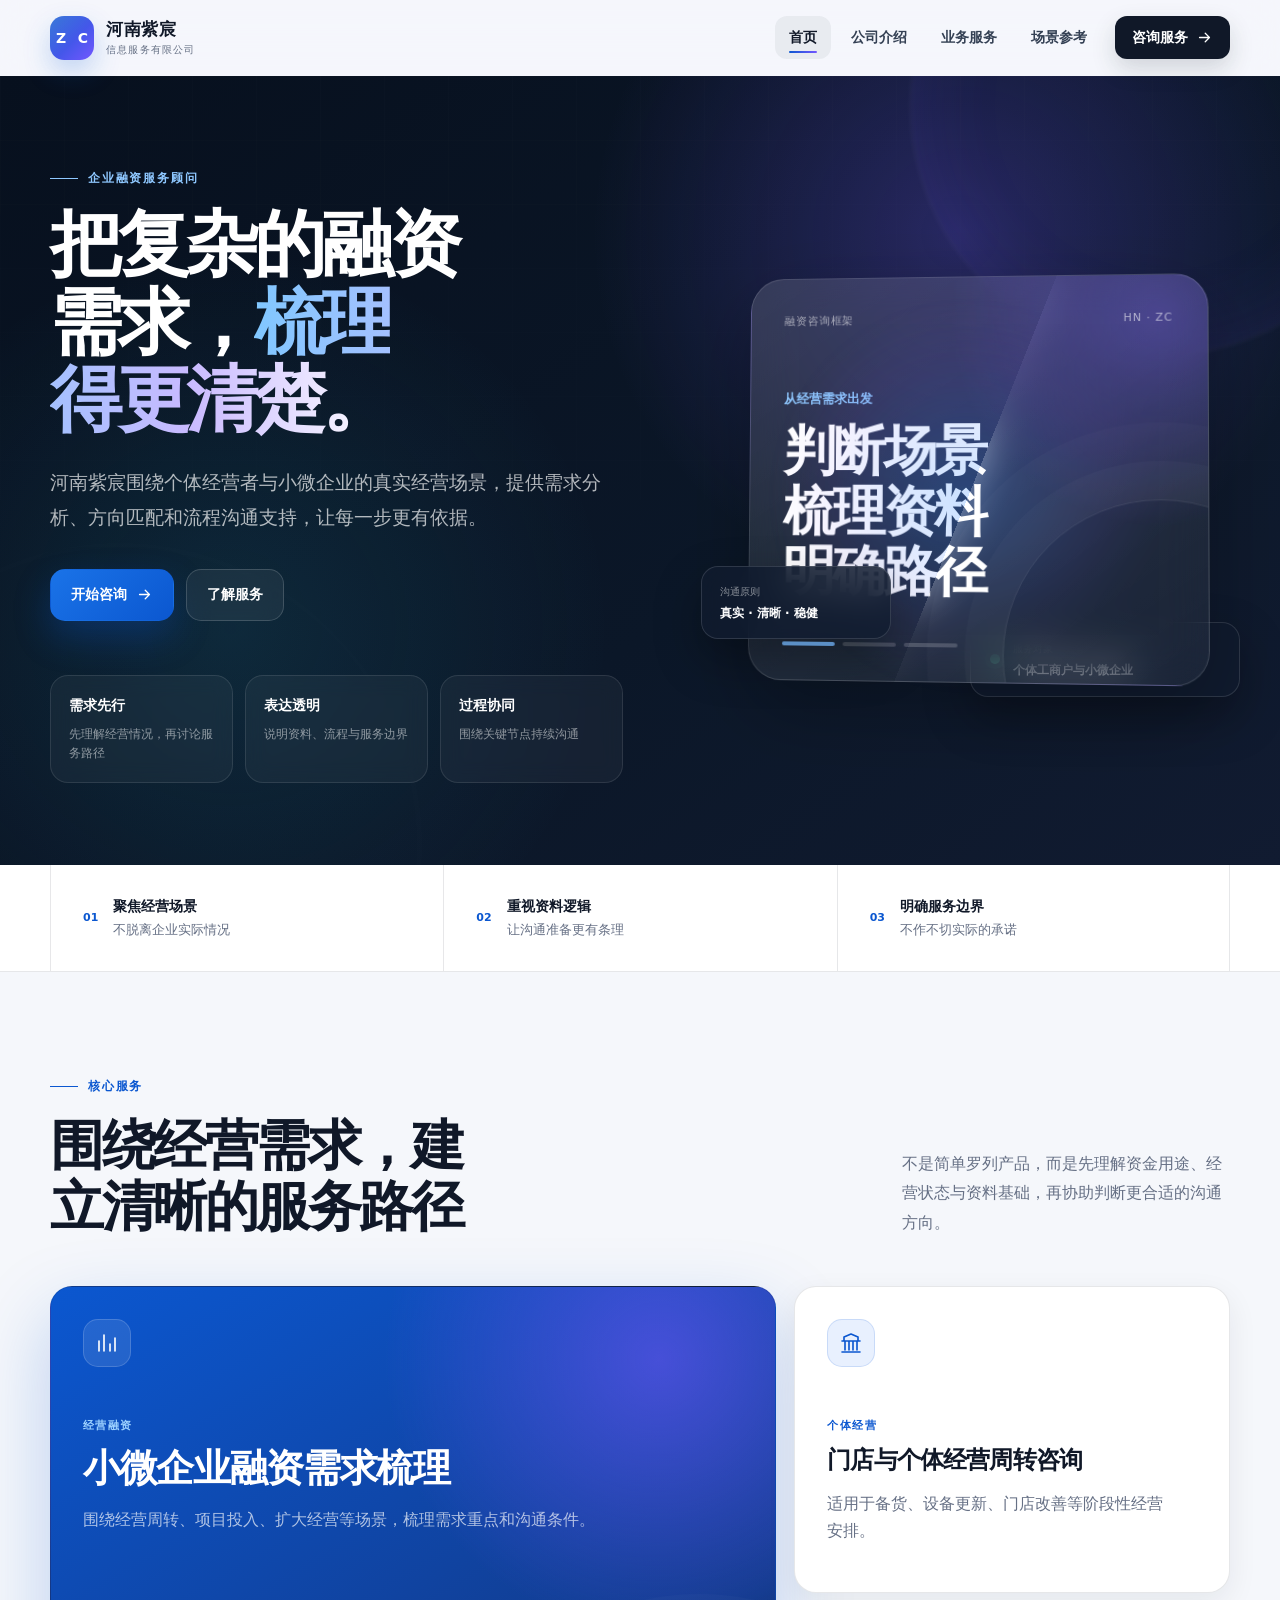
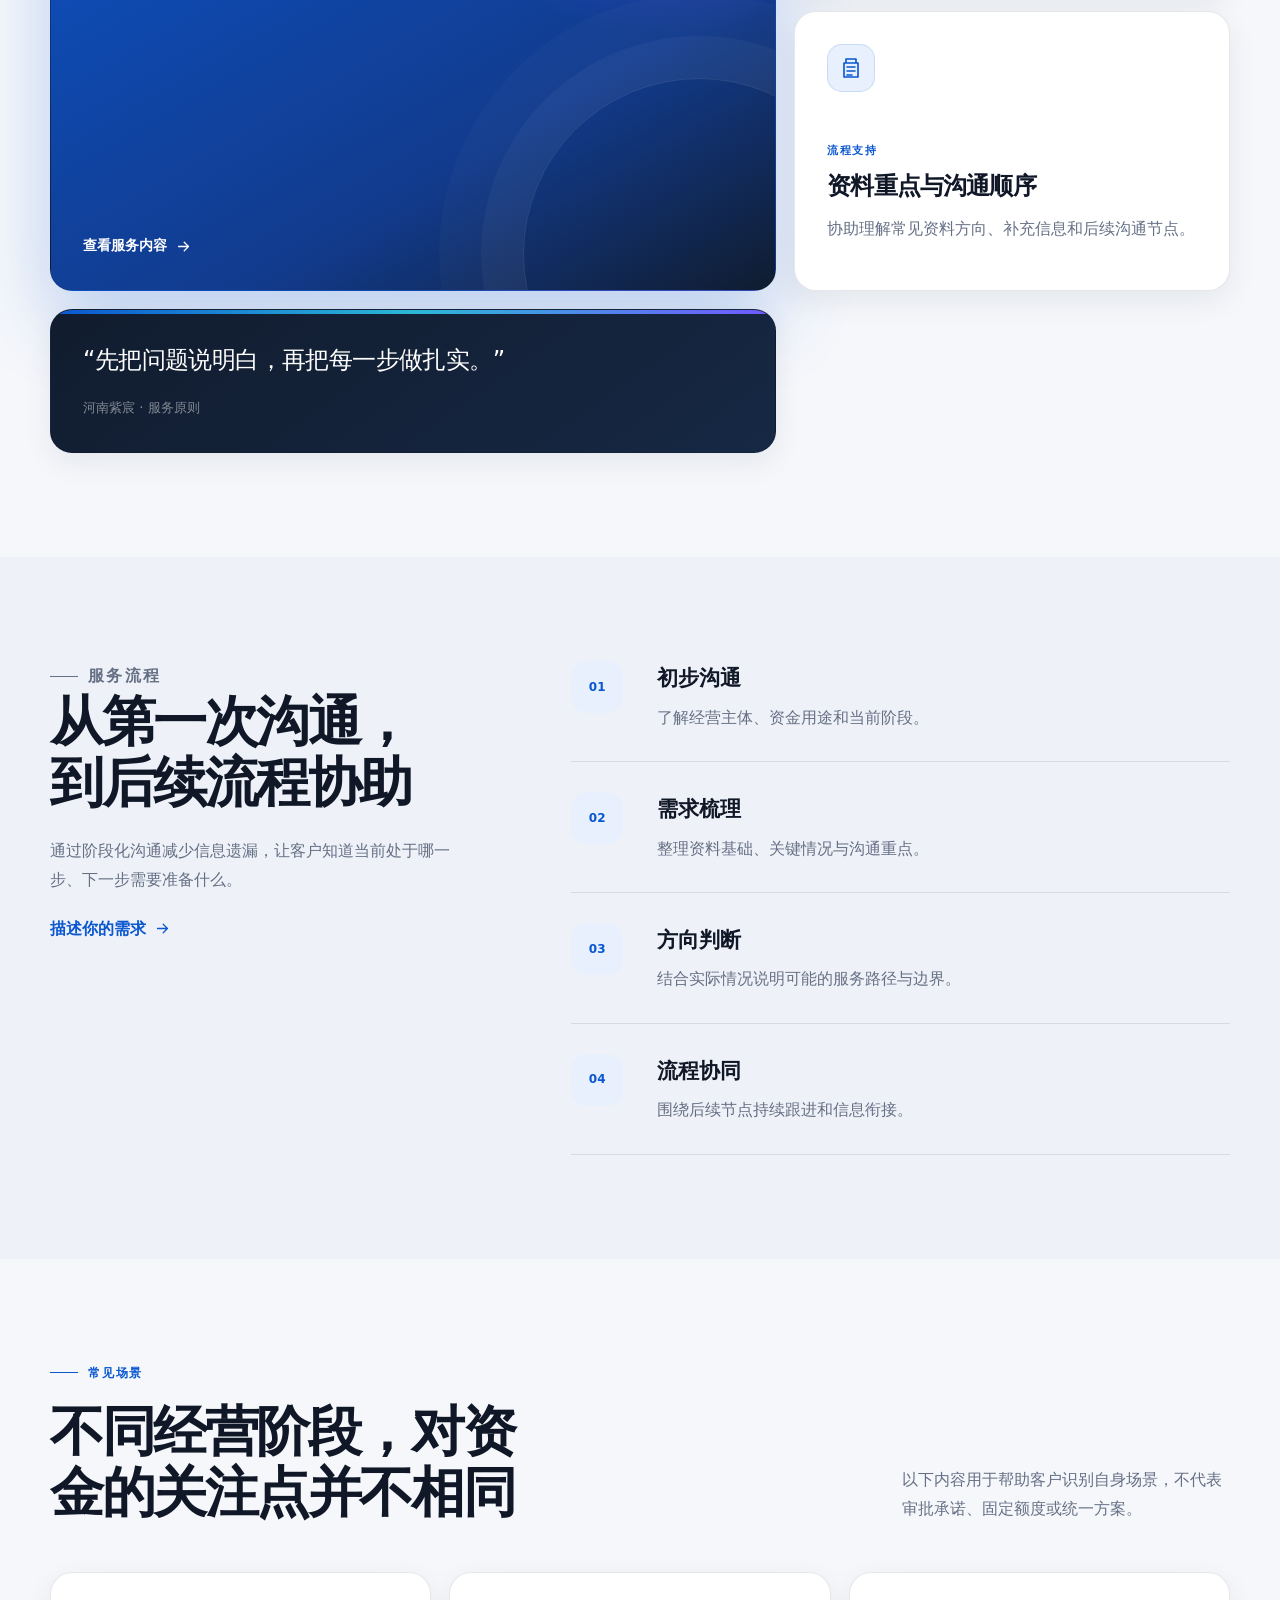
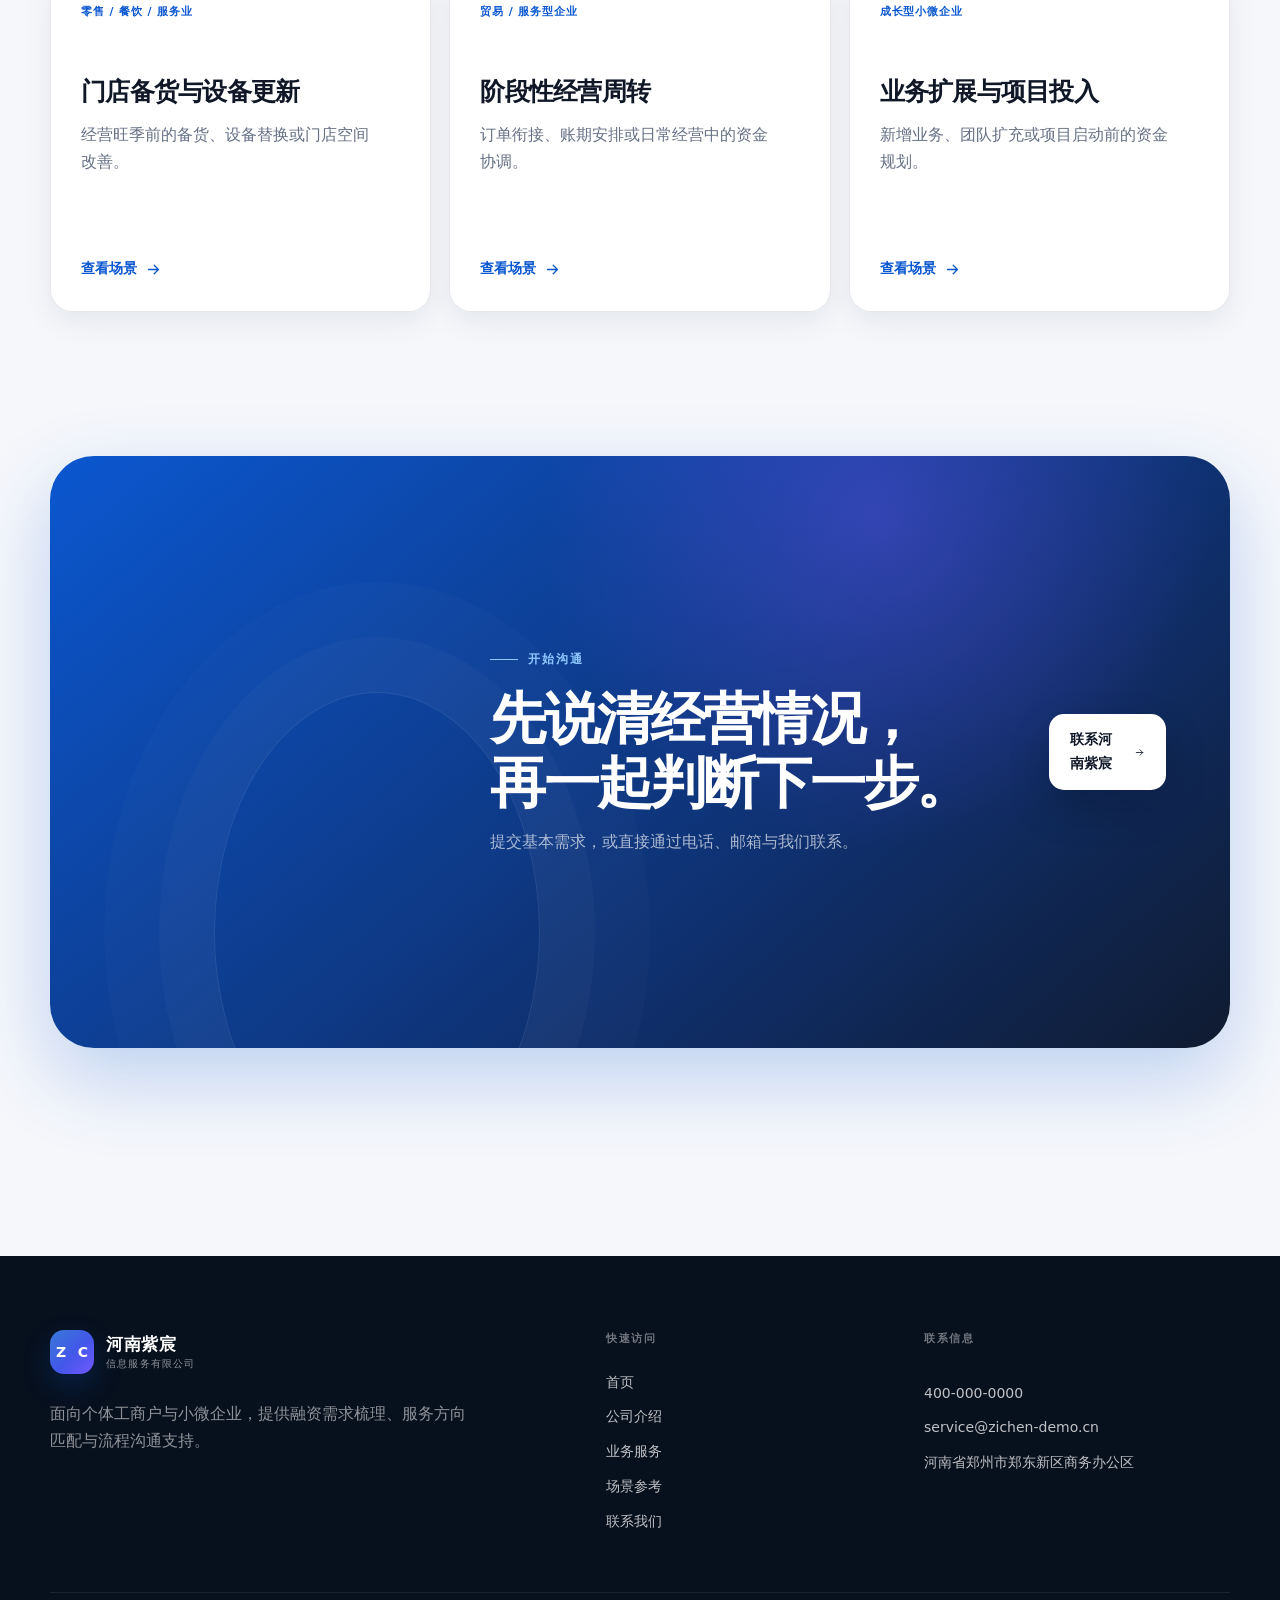
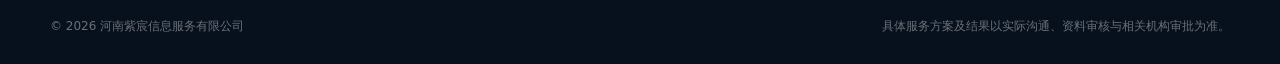
==== commit d485a56f: "重构全站视觉与交互体验" ====
--- a/index.html
+++ b/index.html
@@ -1,257 +1,182 @@
 <!DOCTYPE html>
-<html lang="zh-CN">
-<head>
-  <meta charset="UTF-8">
-  <meta name="viewport" content="width=device-width, initial-scale=1.0">
-  <title>河南紫宸 | 小微企业贷款服务</title>
-  <meta name="description" content="河南紫宸信息服务有限公司，为个体与小微企业提供专业贷款服务与融资咨询支持。">
-  <link rel="preconnect" href="https://fonts.googleapis.com">
-  <link rel="preconnect" href="https://fonts.gstatic.com" crossorigin>
-  <link href="https://fonts.googleapis.com/css2?family=Noto+Serif+SC:wght@500;700&family=Noto+Sans+SC:wght@400;500;700&display=swap" rel="stylesheet">
-  <link rel="stylesheet" href="assets/css/style.css">
-</head>
-<body data-page="home">
-  <header class="site-header">
-    <div class="container nav-wrap">
-      <a class="brand" href="index.html">
-        <span class="brand-mark">ZC</span>
-        <span class="brand-text">
-          <strong>河南紫宸</strong>
-          <small>信息服务有限公司</small>
-        </span>
-      </a>
-      <button class="nav-toggle" type="button" aria-label="切换导航">Menu</button>
-      <nav class="site-nav">
-        <a href="index.html">首页</a>
-        <a href="about.html">公司介绍</a>
-        <a href="services.html">业务服务</a>
-        <a href="cases.html">案例客户</a>
-        <a href="contact.html" class="nav-cta">联系我们</a>
-      </nav>
-    </div>
-  </header>
+    <html lang="zh-CN">
+    <head>
+      <meta charset="UTF-8">
+      <meta name="viewport" content="width=device-width, initial-scale=1, viewport-fit=cover">
+      <meta name="theme-color" content="#f5f7fb">
+      <meta name="color-scheme" content="light">
+      <title>河南紫宸｜小微企业融资服务咨询</title>
+      <meta name="description" content="河南紫宸信息服务有限公司，为个体工商户与小微企业提供融资需求梳理、方向沟通与流程支持。">
+      <link rel="canonical" href="https://hnzc.tangyuan1349.top/">
+      <link rel="icon" href="assets/img/favicon.svg" type="image/svg+xml">
+      <link rel="stylesheet" href="assets/css/style.css">
 
-  <main class="home-main">
-    <section class="home-hero">
-      <div class="container home-hero-shell">
-        <div class="home-hero-copy reveal">
-          <p class="eyebrow">专业融资顾问型企业门户</p>
-          <div class="hero-badge-row">
-            <span class="hero-badge">服务个体工商户</span>
-            <span class="hero-badge">支持小微企业融资</span>
-          </div>
-          <h1>把融资咨询做得更清楚，也让企业更容易做出判断</h1>
-          <p class="lead">河南紫宸信息服务有限公司围绕小微企业与个体经营者的真实资金场景，提供更稳妥、更清晰、更专业的贷款服务展示与咨询支持。</p>
-          <div class="home-hero-actions">
-            <a class="btn btn-primary" href="contact.html">立即咨询</a>
-            <a class="btn btn-secondary" href="services.html">查看服务</a>
-          </div>
-          <div class="home-proof-row" data-repeat-group="home-proof-row">
-            <div class="proof-card" data-repeat-item>
-              <span>服务对象</span>
-              <strong>个体工商户 / 小微企业</strong>
-            </div>
-            <div class="proof-card" data-repeat-item>
-              <span>服务方式</span>
-              <strong>咨询、匹配、流程协助</strong>
-            </div>
-            <div class="proof-card" data-repeat-item>
-              <span>页面表达</span>
-              <strong>沉稳、克制、可信</strong>
-            </div>
-          </div>
-        </div>
-
-        <div class="home-hero-stage reveal delay-1">
-          <div class="stage-backdrop"></div>
-          <article class="stage-primary">
-            <p class="stage-label">融资服务导向</p>
-            <h2>先帮客户理清需求，再去讨论更适合的融资路径</h2>
-            <p>首页布局重写为更具门户感的版心结构，将信息拆成主叙事、服务视角、咨询入口三条阅读路径，避免过去视觉堆叠与表达重复。</p>
-          </article>
-          <div class="stage-support-row" data-repeat-group="home-stage-support">
-            <article class="stage-side-card side-card-tall" data-repeat-item>
-              <span>资料梳理</span>
-              <strong>让沟通准备更有秩序</strong>
-              <p>先明确经营现状、资料重点与资金用途，再推进后续咨询。</p>
-            </article>
-            <article class="stage-side-card" data-repeat-item>
-              <span>沟通节奏</span>
-              <strong>先理解，再协助</strong>
-            </article>
-            <article class="stage-side-card" data-repeat-item>
-              <span>服务重点</span>
-              <strong>融资咨询与流程协助</strong>
-            </article>
-          </div>
-          <div class="stage-footer-bar">
-            <div>
-              <small>品牌风格</small>
-              <strong>沉稳、清晰、可信</strong>
-            </div>
-            <div>
-              <small>业务对象</small>
-              <strong>面向个体与小微企业</strong>
-            </div>
-            <div>
-              <small>咨询目标</small>
-              <strong>帮助客户更快建立判断</strong>
-            </div>
-          </div>
-        </div>
+    </head>
+    <body data-page="home">
+      <a class="skip-link" href="#main-content">跳到主要内容</a>
+<header class="site-header" data-header>
+  <div class="container header-inner">
+    <a class="brand" href="index.html" aria-label="河南紫宸首页">
+      <span class="brand-mark" aria-hidden="true"><span>Z</span><span>C</span></span>
+      <span class="brand-copy"><strong>河南紫宸</strong><small>信息服务有限公司</small></span>
+    </a>
+    <button class="nav-toggle" type="button" aria-expanded="false" aria-controls="primary-nav" aria-label="打开导航" data-nav-toggle>
+      <span></span><span></span><span></span>
+    </button>
+    <nav class="site-nav" id="primary-nav" aria-label="主导航" data-nav-menu>
+      <a href="index.html" data-nav="home">首页</a><a href="about.html" data-nav="about">公司介绍</a><a href="services.html" data-nav="services">业务服务</a><a href="cases.html" data-nav="cases">场景参考</a>
+      <a class="nav-action" href="contact.html" data-nav="contact">咨询服务 <svg aria-hidden="true" viewBox="0 0 24 24"><path d="M5 12h14M13 6l6 6-6 6"/></svg></a>
+    </nav>
+  </div>
+</header>
+      <main id="main-content">
+<section class="hero hero-home">
+  <div class="hero-grid" aria-hidden="true"></div>
+  <div class="hero-orb hero-orb-one" aria-hidden="true"></div>
+  <div class="hero-orb hero-orb-two" aria-hidden="true"></div>
+  <div class="container hero-layout">
+    <div class="hero-copy reveal">
+      <p class="eyebrow eyebrow-light"><span></span> 企业融资服务顾问</p>
+      <h1>把复杂的融资需求，<em>梳理得更清楚。</em></h1>
+      <p class="hero-lead">河南紫宸围绕个体经营者与小微企业的真实经营场景，提供需求分析、方向匹配和流程沟通支持，让每一步更有依据。</p>
+      <div class="hero-actions">
+        <a class="button button-primary" href="contact.html">开始咨询 <svg aria-hidden="true" viewBox="0 0 24 24"><path d="M5 12h14M13 6l6 6-6 6"/></svg></a>
+        <a class="button button-ghost" href="services.html">了解服务</a>
       </div>
-    </section>
-
-    <section class="section home-intro-band">
-      <div class="container intro-band-shell reveal">
-        <div class="intro-band-copy">
-          <p class="eyebrow">首页重写</p>
-          <h2>换成更具门户感的阅读结构，不再让信息全部挤在首屏一侧</h2>
-          <p>新版首页把表达逻辑拆成“品牌判断、服务内容、办理路径、客户场景、联系转化”五个清晰层级，让访问者能更自然地理解网站内容。</p>
-        </div>
-        <div class="intro-band-points" data-repeat-group="home-intro-points">
-          <div class="intro-point" data-repeat-item><strong>首屏更稳</strong><span>主叙事与侧边信息分工清楚</span></div>
-          <div class="intro-point" data-repeat-item><strong>内容更顺</strong><span>每一屏只回答一个核心问题</span></div>
-          <div class="intro-point" data-repeat-item><strong>视觉更整</strong><span>卡片、色块、线条统一到同一语言</span></div>
-        </div>
-      </div>
-    </section>
-
-    <section class="section">
-      <div class="container">
-        <div class="section-heading reveal">
-          <p class="eyebrow">核心优势</p>
-          <h2>用更专业的方式建立小微企业客户的信任感</h2>
-        </div>
-        <div class="home-adv-grid" data-repeat-group="home-advantages">
-          <article class="adv-feature adv-feature-large reveal" data-repeat-item>
-            <span class="tag">顾问视角</span>
-            <h3>不是堆叠卖点，而是先帮助客户看清自己的融资需求</h3>
-            <p>围绕经营周转、资料准备、沟通重点与服务路径，将复杂信息转化为更容易理解的咨询框架。</p>
-          </article>
-          <article class="adv-feature reveal delay-1" data-repeat-item>
-            <h3>聚焦真实场景</h3>
-            <p>围绕门店经营、阶段周转、企业扩张等更真实的经营场景组织服务表达。</p>
-          </article>
-          <article class="adv-feature reveal delay-2" data-repeat-item>
-            <h3>强调清晰流程</h3>
-            <p>让客户明确每一步该做什么、需要准备什么、为什么这样安排。</p>
-          </article>
-          <article class="adv-feature reveal delay-3" data-repeat-item>
-            <h3>保持稳健语气</h3>
-            <p>避免夸张承诺，用更可信的语气建立金融服务应有的专业形象。</p>
-          </article>
-        </div>
-      </div>
-    </section>
-
-    <section class="section section-alt">
-      <div class="container home-service-layout">
-        <div class="service-layout-head reveal">
-          <p class="eyebrow">业务展示</p>
-          <h2>把服务说明拆成更清楚的模块，而不是一组相似卡片</h2>
-          <p>新版布局将首页业务展示重组成“主服务 + 辅助服务 + 办理支持”三段式结构，阅读节奏更清楚，也更适合金融企业门户表达。</p>
-        </div>
-        <div class="service-layout-grid" data-repeat-group="home-services">
-          <article class="service-showcase primary-showcase reveal" data-repeat-item>
-            <span class="tag">主营服务</span>
-            <h3>小微企业贷款咨询</h3>
-            <p>面向经营发展、阶段周转与项目推进等典型需求，帮助客户建立更明确的服务判断。</p>
-          </article>
-          <article class="service-showcase reveal delay-1" data-repeat-item>
-            <span class="tag">个体经营</span>
-            <h3>门店融资协助</h3>
-            <p>适配零售、餐饮、服务业客户在备货、翻新、设备购置中的常见资金安排。</p>
-          </article>
-          <article class="service-showcase reveal delay-2" data-repeat-item>
-            <span class="tag">流程支持</span>
-            <h3>资料与沟通重点梳理</h3>
-            <p>帮助客户先理解资料方向与沟通顺序，再推进更具体的服务动作。</p>
-          </article>
-        </div>
-      </div>
-    </section>
-
-    <section class="section">
-      <div class="container">
-        <div class="section-heading reveal">
-          <p class="eyebrow">服务路径</p>
-          <h2>首页直接解释咨询是如何被推进的</h2>
-        </div>
-        <div class="process-row reveal" data-repeat-group="home-process">
-          <article class="process-step" data-repeat-item><span>01</span><h3>咨询沟通</h3><p>了解企业经营情况与当前资金诉求。</p></article>
-          <article class="process-step" data-repeat-item><span>02</span><h3>需求评估</h3><p>梳理资料重点、用途说明与阶段目标。</p></article>
-          <article class="process-step" data-repeat-item><span>03</span><h3>服务匹配</h3><p>结合经营场景理解更适配的融资方向。</p></article>
-          <article class="process-step" data-repeat-item><span>04</span><h3>流程协助</h3><p>推进后续对接与沟通，让办理更有节奏。</p></article>
-        </div>
-      </div>
-    </section>
-
-    <section class="section section-alt">
-      <div class="container">
-        <div class="section-heading reveal">
-          <p class="eyebrow">客户场景</p>
-          <h2>先让来访者代入自己的经营状态，再理解服务内容</h2>
-        </div>
-        <div class="scenario-mosaic" data-repeat-group="home-scenarios">
-          <article class="scenario-panel scenario-panel-large reveal" data-repeat-item>
-            <span>门店经营周转</span>
-            <h3>适用于零售、餐饮、生活服务等个体经营客户的阶段性资金补充需求</h3>
-          </article>
-          <article class="scenario-panel reveal delay-1" data-repeat-item>
-            <span>企业扩大经营</span>
-            <h3>服务业、贸易类、生产类小微企业的阶段扩展安排</h3>
-          </article>
-          <article class="scenario-panel reveal delay-2" data-repeat-item>
-            <span>短期资金协调</span>
-            <h3>帮助客户更清楚地理解办理顺序与准备重点</h3>
-          </article>
-        </div>
-      </div>
-    </section>
-
-    <section class="section cta-section">
-      <div class="container home-cta-shell reveal">
-        <div>
-          <p class="eyebrow">立即联系</p>
-          <h2>如果你正在寻找更专业的小微企业贷款服务支持</h2>
-          <p>欢迎联系河南紫宸，进一步了解适合当前经营阶段的融资咨询与服务路径。</p>
-        </div>
-        <div class="home-cta-actions">
-          <a class="btn btn-primary" href="contact.html">前往联系我们</a>
-          <a class="btn btn-secondary" href="cases.html">查看案例客户</a>
-        </div>
-      </div>
-    </section>
-  </main>
-
-  <footer class="site-footer">
-    <div class="container footer-grid">
-      <div>
-        <h3>河南紫宸</h3>
-        <p>河南紫宸信息服务有限公司，专注为个体工商户与小微企业提供专业贷款服务与融资咨询支持。</p>
-      </div>
-      <div>
-        <h4>快捷导航</h4>
-        <a href="index.html">首页</a>
-        <a href="about.html">公司介绍</a>
-        <a href="services.html">业务服务</a>
-        <a href="cases.html">案例客户</a>
-        <a href="contact.html">联系我们</a>
-      </div>
-      <div>
-        <h4>联系信息</h4>
-        <p>电话：400-000-0000</p>
-        <p>邮箱：service@zichen-demo.cn</p>
-        <p>地址：河南省郑州市郑东新区商务办公区</p>
+      <div class="hero-trust" data-repeat-group="home-trust">
+        <div data-repeat-item><strong>需求先行</strong><span>先理解经营情况，再讨论服务路径</span></div>
+        <div data-repeat-item><strong>表达透明</strong><span>说明资料、流程与服务边界</span></div>
+        <div data-repeat-item><strong>过程协同</strong><span>围绕关键节点持续沟通</span></div>
       </div>
     </div>
-    <div class="container footer-bottom">
-      <p>© 2026 河南紫宸信息服务有限公司. 静态演示站点。</p>
+    <div class="hero-visual reveal delay-1" data-parallax>
+      <div class="visual-halo" aria-hidden="true"></div>
+      <article class="visual-primary">
+        <div class="visual-topline"><span>融资咨询框架</span><i>HN · ZC</i></div>
+        <p>从经营需求出发</p>
+        <h2>判断场景<br>梳理资料<br>明确路径</h2>
+        <div class="visual-progress" aria-hidden="true"><span></span><span></span><span></span></div>
+      </article>
+      <article class="visual-float visual-float-a">
+        <span class="status-dot"></span>
+        <div><small>服务对象</small><strong>个体工商户与小微企业</strong></div>
+      </article>
+      <article class="visual-float visual-float-b">
+        <small>沟通原则</small><strong>真实 · 清晰 · 稳健</strong>
+      </article>
     </div>
-  </footer>
+  </div>
+</section>
 
-  <script src="assets/js/site-editor.js"></script>
-  <script src="assets/js/main.js"></script>
-</body>
-</html>
+<section class="signal-strip" aria-label="服务特点">
+  <div class="container signal-grid" data-repeat-group="home-signals">
+    <div data-repeat-item><span>01</span><p><strong>聚焦经营场景</strong>不脱离企业实际情况</p></div>
+    <div data-repeat-item><span>02</span><p><strong>重视资料逻辑</strong>让沟通准备更有条理</p></div>
+    <div data-repeat-item><span>03</span><p><strong>明确服务边界</strong>不作不切实际的承诺</p></div>
+  </div>
+</section>
+
+<section class="section">
+  <div class="container">
+    <div class="section-heading reveal">
+      <div><p class="eyebrow"><span></span> 核心服务</p><h2>围绕经营需求，建立清晰的服务路径</h2></div>
+      <p>不是简单罗列产品，而是先理解资金用途、经营状态与资料基础，再协助判断更合适的沟通方向。</p>
+    </div>
+    <div class="bento-grid" data-repeat-group="home-services">
+      <article class="bento-card bento-primary reveal" data-repeat-item>
+        <div class="card-icon" aria-hidden="true"><svg viewBox="0 0 24 24"><path d="M4 20V10m5 10V4m6 16v-7m5 7V7"/></svg></div>
+        <span class="card-kicker">经营融资</span>
+        <h3>小微企业融资需求梳理</h3>
+        <p>围绕经营周转、项目投入、扩大经营等场景，梳理需求重点和沟通条件。</p>
+        <a href="services.html">查看服务内容 <svg aria-hidden="true" viewBox="0 0 24 24"><path d="M5 12h14M13 6l6 6-6 6"/></svg></a>
+      </article>
+      <article class="bento-card reveal delay-1" data-repeat-item>
+        <div class="card-icon" aria-hidden="true"><svg viewBox="0 0 24 24"><path d="M3 10h18M5 10V6l7-3 7 3v4M6 10v9m4-9v9m4-9v9m4-9v9M3 21h18"/></svg></div>
+        <span class="card-kicker">个体经营</span>
+        <h3>门店与个体经营周转咨询</h3>
+        <p>适用于备货、设备更新、门店改善等阶段性经营安排。</p>
+      </article>
+      <article class="bento-card reveal delay-2" data-repeat-item>
+        <div class="card-icon" aria-hidden="true"><svg viewBox="0 0 24 24"><path d="M7 3h10v4H7zM5 7h14v14H5zM8 11h8m-8 4h8m-8 4h5"/></svg></div>
+        <span class="card-kicker">流程支持</span>
+        <h3>资料重点与沟通顺序</h3>
+        <p>协助理解常见资料方向、补充信息和后续沟通节点。</p>
+      </article>
+      <article class="bento-card bento-accent reveal delay-3" data-repeat-item>
+        <span class="accent-line"></span>
+        <p class="quote">“先把问题说明白，再把每一步做扎实。”</p>
+        <small>河南紫宸 · 服务原则</small>
+      </article>
+    </div>
+  </div>
+</section>
+
+<section class="section section-soft">
+  <div class="container split-feature">
+    <div class="split-copy reveal">
+      <p class="eyebrow"><span></span> 服务流程</p>
+      <h2>从第一次沟通，到后续流程协助</h2>
+      <p>通过阶段化沟通减少信息遗漏，让客户知道当前处于哪一步、下一步需要准备什么。</p>
+      <a class="text-link" href="contact.html">描述你的需求 <svg aria-hidden="true" viewBox="0 0 24 24"><path d="M5 12h14M13 6l6 6-6 6"/></svg></a>
+    </div>
+    <ol class="process-list" data-repeat-group="home-process">
+      <li class="reveal" data-repeat-item><span>01</span><div><h3>初步沟通</h3><p>了解经营主体、资金用途和当前阶段。</p></div></li>
+      <li class="reveal delay-1" data-repeat-item><span>02</span><div><h3>需求梳理</h3><p>整理资料基础、关键情况与沟通重点。</p></div></li>
+      <li class="reveal delay-2" data-repeat-item><span>03</span><div><h3>方向判断</h3><p>结合实际情况说明可能的服务路径与边界。</p></div></li>
+      <li class="reveal delay-3" data-repeat-item><span>04</span><div><h3>流程协同</h3><p>围绕后续节点持续跟进和信息衔接。</p></div></li>
+    </ol>
+  </div>
+</section>
+
+<section class="section">
+  <div class="container">
+    <div class="section-heading reveal">
+      <div><p class="eyebrow"><span></span> 常见场景</p><h2>不同经营阶段，对资金的关注点并不相同</h2></div>
+      <p>以下内容用于帮助客户识别自身场景，不代表审批承诺、固定额度或统一方案。</p>
+    </div>
+    <div class="scenario-grid" data-repeat-group="home-scenarios">
+      <article class="scenario-card reveal" data-repeat-item><span>零售 / 餐饮 / 服务业</span><h3>门店备货与设备更新</h3><p>经营旺季前的备货、设备替换或门店空间改善。</p><a href="cases.html">查看场景 <svg aria-hidden="true" viewBox="0 0 24 24"><path d="M5 12h14M13 6l6 6-6 6"/></svg></a></article>
+      <article class="scenario-card reveal delay-1" data-repeat-item><span>贸易 / 服务型企业</span><h3>阶段性经营周转</h3><p>订单衔接、账期安排或日常经营中的资金协调。</p><a href="cases.html">查看场景 <svg aria-hidden="true" viewBox="0 0 24 24"><path d="M5 12h14M13 6l6 6-6 6"/></svg></a></article>
+      <article class="scenario-card reveal delay-2" data-repeat-item><span>成长型小微企业</span><h3>业务扩展与项目投入</h3><p>新增业务、团队扩充或项目启动前的资金规划。</p><a href="cases.html">查看场景 <svg aria-hidden="true" viewBox="0 0 24 24"><path d="M5 12h14M13 6l6 6-6 6"/></svg></a></article>
+    </div>
+  </div>
+</section>
+
+<section class="section section-cta">
+  <div class="container cta-panel reveal">
+    <div class="cta-glow" aria-hidden="true"></div>
+    <div><p class="eyebrow eyebrow-light"><span></span> 开始沟通</p><h2>先说清经营情况，再一起判断下一步。</h2><p>提交基本需求，或直接通过电话、邮箱与我们联系。</p></div>
+    <a class="button button-light" href="contact.html">联系河南紫宸 <svg aria-hidden="true" viewBox="0 0 24 24"><path d="M5 12h14M13 6l6 6-6 6"/></svg></a>
+  </div>
+</section>
+</main>
+      <footer class="site-footer">
+  <div class="container footer-main">
+    <div class="footer-brand">
+      <a class="brand brand-inverse" href="index.html" aria-label="河南紫宸首页">
+        <span class="brand-mark" aria-hidden="true"><span>Z</span><span>C</span></span>
+        <span class="brand-copy"><strong>河南紫宸</strong><small>信息服务有限公司</small></span>
+      </a>
+      <p>面向个体工商户与小微企业，提供融资需求梳理、服务方向匹配与流程沟通支持。</p>
+    </div>
+    <div class="footer-links">
+      <h2>快速访问</h2>
+      <div><a href="index.html">首页</a><a href="about.html">公司介绍</a><a href="services.html">业务服务</a><a href="cases.html">场景参考</a><a href="contact.html">联系我们</a></div>
+    </div>
+    <div class="footer-contact">
+      <h2>联系信息</h2>
+      <a href="tel:4000000000">400-000-0000</a>
+      <a href="mailto:service@zichen-demo.cn">service@zichen-demo.cn</a>
+      <p>河南省郑州市郑东新区商务办公区</p>
+    </div>
+  </div>
+  <div class="container footer-bottom">
+    <p>© <span data-current-year>2026</span> 河南紫宸信息服务有限公司</p>
+    <p>具体服务方案及结果以实际沟通、资料审核与相关机构审批为准。</p>
+  </div>
+</footer>
+      <script src="assets/js/site-editor.js"></script>
+      <script src="assets/js/main.js"></script>
+
+    </body>
+    </html>
--- a/assets/css/style.css
+++ b/assets/css/style.css
@@ -1,1625 +1,5 @@
-:root {
-  --bg: #0f1718;
-  --bg-soft: #182325;
-  --panel: rgba(255, 255, 255, 0.05);
-  --panel-strong: rgba(255, 255, 255, 0.08);
-  --line: rgba(201, 171, 118, 0.24);
-  --line-strong: rgba(201, 171, 118, 0.5);
-  --text: #edf1ec;
-  --muted: #b8c0b8;
-  --gold: #c9ab76;
-  --gold-soft: #8f7750;
-  --shadow: 0 24px 80px rgba(0, 0, 0, 0.28);
-  --radius: 24px;
-  --radius-sm: 16px;
-  --container: min(1180px, calc(100% - 40px));
-  --title-xl: clamp(2.8rem, 4vw, 5rem);
-  --title-lg: clamp(2rem, 3.2vw, 2.95rem);
-  --title-md: clamp(1.6rem, 2.2vw, 2.1rem);
-  --title-sm: 1.2rem;
-  --copy: 1rem;
-  --copy-tight: 0.95rem;
-  --space-section-y: 44px;
-  --space-card: 22px;
-  --line-card: rgba(255, 255, 255, 0.09);
-  --line-card-soft: rgba(255, 255, 255, 0.07);
-  --panel-soft: linear-gradient(180deg, rgba(255, 255, 255, 0.065), rgba(255, 255, 255, 0.03));
-  --panel-stronger: linear-gradient(180deg, rgba(255, 255, 255, 0.08), rgba(255, 255, 255, 0.03));
-}
-
-* {
-  box-sizing: border-box;
-}
-
-html {
-  scroll-behavior: smooth;
-}
-
-body {
-  margin: 0;
-  font-family: "Noto Sans SC", sans-serif;
-  color: var(--text);
-  background:
-    radial-gradient(circle at top left, rgba(143, 119, 80, 0.18), transparent 28%),
-    linear-gradient(180deg, #111a1c 0%, #0e1415 45%, #121a1b 100%);
-  line-height: 1.7;
-}
-
-h1,
-h2,
-h3 {
-  text-wrap: balance;
-}
-
-p,
-li {
-  text-wrap: pretty;
-}
-
-a {
-  color: inherit;
-  text-decoration: none;
-}
-
-img {
-  max-width: 100%;
-  display: block;
-}
-
-button,
-input,
-select,
-textarea {
-  font: inherit;
-}
-
-.container {
-  width: var(--container);
-  margin: 0 auto;
-}
-
-.site-header {
-  position: sticky;
-  top: 0;
-  z-index: 10;
-  backdrop-filter: blur(16px);
-  background: rgba(12, 18, 20, 0.72);
-  border-bottom: 1px solid rgba(255, 255, 255, 0.06);
-}
-
-.nav-wrap {
-  min-height: 76px;
-  display: flex;
-  align-items: center;
-  justify-content: space-between;
-  gap: 24px;
-}
-
-.brand {
-  display: inline-flex;
-  align-items: center;
-  gap: 14px;
-}
-
-.brand-mark {
-  width: 42px;
-  height: 42px;
-  display: grid;
-  place-items: center;
-  border-radius: 12px;
-  color: #15110b;
-  font-weight: 700;
-  letter-spacing: 0.08em;
-  background: linear-gradient(145deg, #dbc08f, #9f7f4c);
-  box-shadow: 0 12px 28px rgba(201, 171, 118, 0.22);
-}
-
-.brand-text {
-  display: flex;
-  flex-direction: column;
-  line-height: 1.1;
-}
-
-.brand-text strong {
-  font-family: "Noto Serif SC", serif;
-  font-size: 1.1rem;
-  font-weight: 700;
-}
-
-.brand-text small {
-  color: var(--muted);
-  font-size: 0.78rem;
-  letter-spacing: 0.08em;
-}
-
-.site-nav {
-  display: flex;
-  align-items: center;
-  gap: 8px;
-}
-
-.site-nav a {
-  padding: 10px 14px;
-  color: var(--muted);
-  border-radius: 999px;
-  transition: 0.25s ease;
-}
-
-.site-nav a:hover,
-.site-nav a.is-active {
-  color: var(--text);
-  background: rgba(255, 255, 255, 0.05);
-}
-
-.site-nav a:focus-visible,
-.btn:focus-visible,
-input:focus-visible,
-select:focus-visible,
-textarea:focus-visible {
-  outline: 2px solid rgba(201, 171, 118, 0.6);
-  outline-offset: 2px;
-}
-
-.site-nav .nav-cta {
-  border: 1px solid var(--line);
-  color: var(--text);
-}
-
-.nav-toggle {
-  display: none;
-  background: transparent;
-  color: var(--text);
-  border: 1px solid var(--line);
-  padding: 10px 14px;
-  border-radius: 999px;
-}
-
-.hero,
-.page-hero {
-  position: relative;
-  overflow: hidden;
-}
-
-.home-main {
-  overflow: hidden;
-}
-
-.home-hero {
-  position: relative;
-  padding: 84px 0 34px;
-}
-
-.home-hero::before {
-  content: "";
-  position: absolute;
-  inset: 0;
-  background:
-    radial-gradient(circle at 85% 18%, rgba(201, 171, 118, 0.12), transparent 22%),
-    radial-gradient(circle at 8% 14%, rgba(128, 146, 142, 0.1), transparent 28%);
-  pointer-events: none;
-}
-
-.home-hero-shell {
-  position: relative;
-  display: grid;
-  grid-template-columns: minmax(0, 1.02fr) minmax(360px, 0.98fr);
-  gap: 36px;
-  align-items: start;
-}
-
-.home-hero-copy,
-.home-hero-stage {
-  position: relative;
-  z-index: 1;
-}
-
-.home-hero-copy {
-  padding-top: 20px;
-}
-
-.home-hero-copy h1 {
-  font-family: "Noto Serif SC", serif;
-  font-size: var(--title-xl);
-  line-height: 1.12;
-  margin: 0 0 16px;
-  max-width: 11ch;
-}
-
-.home-hero-actions,
-.home-cta-actions {
-  display: flex;
-  flex-wrap: wrap;
-  gap: 14px;
-}
-
-.home-hero-actions {
-  margin: 28px 0 26px;
-}
-
-.home-proof-row {
-  display: grid;
-  grid-template-columns: repeat(3, minmax(0, 1fr));
-  gap: 14px;
-}
-
-.proof-card,
-.intro-point,
-.adv-feature,
-.service-showcase,
-.process-step,
-.scenario-panel,
-.home-cta-shell {
-  border-radius: 24px;
-  border: 1px solid var(--line-card);
-  background: var(--panel-soft);
-  box-shadow: var(--shadow);
-}
-
-.proof-card,
-.intro-point,
-.adv-feature,
-.service-showcase,
-.process-step,
-.scenario-panel,
-.home-cta-shell,
-.info-card,
-.service-card,
-.scene-card,
-.case-card,
-.stat-card,
-.content-panel,
-.faq-item,
-.contact-card,
-.contact-form,
-.timeline-item {
-  transition: transform 0.26s ease, border-color 0.26s ease, background 0.26s ease;
-}
-
-@media (hover: hover) {
-  .proof-card:hover,
-  .intro-point:hover,
-  .adv-feature:hover,
-  .service-showcase:hover,
-  .process-step:hover,
-  .scenario-panel:hover,
-  .info-card:hover,
-  .service-card:hover,
-  .scene-card:hover,
-  .case-card:hover,
-  .stat-card:hover,
-  .content-panel:hover,
-  .faq-item:hover,
-  .contact-card:hover,
-  .timeline-item:hover {
-    transform: translateY(-3px);
-    border-color: rgba(201, 171, 118, 0.24);
-  }
-}
-
-.proof-card {
-  padding: var(--space-card);
-}
-
-.proof-card span,
-.stage-label,
-.stage-side-card span,
-.stage-footer-bar small,
-.intro-point span,
-.scenario-panel span {
-  display: block;
-}
-
-.proof-card span,
-.stage-label,
-.stage-side-card span,
-.stage-footer-bar small,
-.scenario-panel span {
-  color: var(--gold);
-  font-size: 0.78rem;
-  letter-spacing: 0.08em;
-  text-transform: uppercase;
-}
-
-.proof-card strong,
-.intro-point strong,
-.stage-footer-bar strong {
-  display: block;
-  margin-top: 6px;
-}
-
-.proof-card strong {
-  font-size: 1rem;
-}
-
-.proof-card:nth-child(2) {
-  transform: translateY(20px);
-}
-
-.home-hero-stage {
-  min-height: auto;
-  padding: 28px;
-  display: grid;
-  gap: 16px;
-  border-radius: 34px;
-  border: 1px solid rgba(201, 171, 118, 0.12);
-  background:
-    linear-gradient(180deg, rgba(255, 255, 255, 0.045), rgba(255, 255, 255, 0.015)),
-    radial-gradient(circle at top right, rgba(201, 171, 118, 0.14), transparent 32%),
-    linear-gradient(180deg, rgba(16, 24, 25, 0.92), rgba(11, 17, 18, 0.92));
-}
-
-.stage-backdrop {
-  position: absolute;
-  inset: 18px;
-  border-radius: 28px;
-  border: 1px solid rgba(255, 255, 255, 0.06);
-  background:
-    linear-gradient(135deg, rgba(255, 255, 255, 0.02), transparent 34%),
-    radial-gradient(circle at 82% 24%, rgba(201, 171, 118, 0.14), transparent 20%);
-}
-
-.stage-primary {
-  position: relative;
-  z-index: 1;
-  max-width: none;
-  padding: 34px;
-  border-radius: 28px;
-  background:
-    linear-gradient(180deg, rgba(255, 255, 255, 0.1), rgba(18, 27, 28, 0.28)),
-    radial-gradient(circle at top right, rgba(201, 171, 118, 0.16), transparent 28%);
-  border: 1px solid rgba(255, 255, 255, 0.08);
-  box-shadow: var(--shadow);
-}
-
-.stage-primary h2 {
-  margin: 12px 0;
-  font-family: "Noto Serif SC", serif;
-  font-size: var(--title-md);
-  line-height: 1.3;
-}
-
-.stage-primary p,
-.stage-side-card p,
-.intro-band-copy p,
-.service-layout-head p,
-.process-step p,
-.home-cta-shell p {
-  color: var(--muted);
-}
-
-.stage-support-row {
-  position: relative;
-  z-index: 1;
-  display: grid;
-  grid-template-columns: 1.2fr 0.8fr 0.8fr;
-  gap: 14px;
-  margin-top: 18px;
-}
-
-.stage-side-card {
-  padding: var(--space-card);
-  border-radius: 22px;
-  background: linear-gradient(180deg, rgba(19, 29, 30, 0.95), rgba(11, 18, 18, 0.9));
-  border: 1px solid var(--line-card);
-  box-shadow: var(--shadow);
-}
-
-.stage-side-card strong {
-  display: block;
-  margin-top: 8px;
-  font-size: 1.15rem;
-  line-height: 1.45;
-}
-
-.stage-side-card p {
-  margin: 10px 0 0;
-  font-size: 0.92rem;
-}
-
-.side-card-tall {
-  min-height: 100%;
-}
-
-.stage-footer-bar {
-  position: relative;
-  z-index: 1;
-  display: grid;
-  grid-template-columns: repeat(3, minmax(0, 1fr));
-  gap: 14px;
-}
-
-.stage-footer-bar > div {
-  padding: var(--space-card);
-  border-radius: 20px;
-  background: rgba(255, 255, 255, 0.04);
-  border: 1px solid var(--line-card-soft);
-}
-
-.home-intro-band {
-  padding-top: 12px;
-}
-
-.intro-band-shell {
-  display: grid;
-  grid-template-columns: 1fr auto;
-  gap: 24px;
-  padding: 28px 30px;
-  border-radius: 30px;
-  border: 1px solid rgba(201, 171, 118, 0.12);
-  background:
-    linear-gradient(180deg, rgba(255, 255, 255, 0.055), rgba(255, 255, 255, 0.028)),
-    radial-gradient(circle at right top, rgba(201, 171, 118, 0.08), transparent 24%);
-  box-shadow: var(--shadow);
-}
-
-.intro-band-copy h2,
-.service-layout-head h2,
-.home-cta-shell h2,
-.adv-feature h3,
-.service-showcase h3,
-.scenario-panel h3 {
-  font-family: "Noto Serif SC", serif;
-}
-
-.intro-band-copy h2,
-.service-layout-head h2,
-.home-cta-shell h2 {
-  margin: 0 0 12px;
-  font-size: var(--title-lg);
-  line-height: 1.24;
-}
-
-.intro-band-points {
-  display: grid;
-  grid-template-columns: repeat(3, minmax(0, 1fr));
-  gap: 14px;
-}
-
-.intro-point {
-  padding: var(--space-card);
-  min-width: 190px;
-}
-
-.intro-point span {
-  margin-top: 8px;
-  color: var(--muted);
-}
-
-.home-adv-grid {
-  display: grid;
-  grid-template-columns: 1.25fr repeat(3, 1fr);
-  gap: 18px;
-  align-items: stretch;
-}
-
-.adv-feature {
-  padding: var(--space-card);
-  display: flex;
-  flex-direction: column;
-}
-
-.adv-feature-large {
-  background:
-    linear-gradient(180deg, rgba(255, 255, 255, 0.08), rgba(255, 255, 255, 0.03)),
-    radial-gradient(circle at top right, rgba(201, 171, 118, 0.12), transparent 24%);
-}
-
-.adv-feature h3,
-.service-showcase h3,
-.process-step h3,
-.scenario-panel h3 {
-  margin: 0 0 10px;
-  font-size: var(--title-sm);
-  line-height: 1.45;
-}
-
-.home-service-layout {
-  display: grid;
-  grid-template-columns: 0.9fr 1.1fr;
-  gap: 24px;
-  align-items: start;
-}
-
-.service-layout-grid {
-  display: grid;
-  grid-template-columns: repeat(2, minmax(0, 1fr));
-  gap: 18px;
-  align-items: stretch;
-}
-
-.service-showcase {
-  padding: var(--space-card);
-  display: flex;
-  flex-direction: column;
-}
-
-.primary-showcase {
-  grid-row: span 2;
-  min-height: 100%;
-  background:
-    linear-gradient(180deg, rgba(255, 255, 255, 0.08), rgba(255, 255, 255, 0.03)),
-    radial-gradient(circle at top right, rgba(201, 171, 118, 0.12), transparent 28%);
-}
-
-.process-row {
-  display: grid;
-  grid-template-columns: repeat(4, minmax(0, 1fr));
-  gap: 16px;
-}
-
-.process-step {
-  padding: var(--space-card);
-}
-
-.process-step span {
-  width: 52px;
-  height: 52px;
-  display: grid;
-  place-items: center;
-  margin-bottom: 16px;
-  border-radius: 16px;
-  color: #18120b;
-  font-weight: 700;
-  background: linear-gradient(145deg, #dbc08f, #9e7d4d);
-}
-
-.scenario-mosaic {
-  display: grid;
-  grid-template-columns: 1.2fr 0.8fr 0.8fr;
-  gap: 18px;
-}
-
-.scenario-panel {
-  min-height: 220px;
-  padding: 24px;
-  display: flex;
-  flex-direction: column;
-  justify-content: flex-end;
-  background:
-    linear-gradient(180deg, rgba(255, 255, 255, 0.03), rgba(14, 22, 23, 0.64)),
-    radial-gradient(circle at top right, rgba(201, 171, 118, 0.12), transparent 26%);
-}
-
-.scenario-panel-large {
-  min-height: 300px;
-}
-
-.home-cta-shell {
-  padding: 30px;
-  display: flex;
-  justify-content: space-between;
-  align-items: center;
-  gap: 24px;
-}
-
-.hero {
-  padding: 88px 0 56px;
-}
-
-.page-hero {
-  padding: 92px 0 34px;
-}
-
-.page-hero-grid {
-  display: grid;
-  grid-template-columns: 1.08fr 0.92fr;
-  gap: 28px;
-  align-items: end;
-}
-
-.page-hero-side {
-  display: grid;
-  gap: 14px;
-  justify-items: stretch;
-}
-
-.page-hero-note {
-  padding: 18px 20px;
-  border-radius: 22px;
-  border: 1px solid var(--line-card-soft);
-  background: linear-gradient(180deg, rgba(255, 255, 255, 0.06), rgba(255, 255, 255, 0.025));
-  box-shadow: var(--shadow);
-}
-
-.page-hero-note small {
-  color: var(--gold);
-  display: block;
-  margin-bottom: 8px;
-  letter-spacing: 0.08em;
-  text-transform: uppercase;
-}
-
-.page-hero-note strong {
-  font-size: 1.05rem;
-}
-
-.hero-grid,
-.contact-layout {
-  display: grid;
-  grid-template-columns: 1.12fr 0.88fr;
-  gap: 44px;
-  align-items: center;
-}
-
-.hero-copy {
-  position: relative;
-  z-index: 1;
-}
-
-.hero-copy h1,
-.page-hero h1,
-.section-heading h2,
-.split-copy h2,
-.cta-box h2,
-.contact-info h2 {
-  font-family: "Noto Serif SC", serif;
-  font-weight: 700;
-  line-height: 1.18;
-  margin: 0;
-}
-
-.hero-copy h1 {
-  font-size: clamp(2.6rem, 4vw, 4.4rem);
-  max-width: 11ch;
-  margin-bottom: 20px;
-}
-
-.page-hero h1,
-.section-heading h2,
-.split-copy h2,
-.cta-box h2,
-.contact-info h2 {
-  font-size: var(--title-lg);
-  line-height: 1.24;
-}
-
-.eyebrow {
-  margin: 0 0 12px;
-  text-transform: uppercase;
-  letter-spacing: 0.22em;
-  color: var(--gold);
-  font-size: 0.78rem;
-}
-
-.lead {
-  color: #d7ddd7;
-  font-size: 1.1rem;
-  max-width: 54ch;
-  margin: 0 0 16px;
-  line-height: 1.75;
-}
-
-.lead.narrow {
-  max-width: 46ch;
-}
-
-.support,
-.split-copy p,
-.content-block p,
-.contact-info p,
-.cta-box p {
-  color: var(--muted);
-  font-size: var(--copy);
-  line-height: 1.75;
-}
-
-.hero-actions {
-  display: flex;
-  flex-wrap: wrap;
-  gap: 14px;
-  margin: 30px 0 34px;
-}
-
-.hero-badge-row {
-  display: flex;
-  flex-wrap: wrap;
-  gap: 12px;
-  margin: 0 0 18px;
-}
-
-.hero-badge {
-  display: inline-flex;
-  align-items: center;
-  padding: 8px 14px;
-  border-radius: 999px;
-  color: #d8c7a0;
-  background: rgba(201, 171, 118, 0.08);
-  border: 1px solid rgba(201, 171, 118, 0.18);
-  font-size: 0.86rem;
-  letter-spacing: 0.06em;
-}
-
-.btn {
-  display: inline-flex;
-  align-items: center;
-  justify-content: center;
-  min-width: 148px;
-  min-height: 50px;
-  padding: 13px 22px;
-  border-radius: 999px;
-  border: 1px solid transparent;
-  transition: transform 0.25s ease, background 0.25s ease, border-color 0.25s ease, box-shadow 0.25s ease;
-}
-
-.btn:hover {
-  transform: translateY(-2px);
-}
-
-.btn-primary {
-  color: #17130f;
-  background: linear-gradient(145deg, #dbc08f, #a07c48);
-  box-shadow: 0 18px 40px rgba(160, 124, 72, 0.28);
-}
-
-.btn-primary:hover {
-  box-shadow: 0 22px 46px rgba(160, 124, 72, 0.34);
-}
-
-.btn-secondary {
-  color: var(--text);
-  border-color: var(--line);
-  background: rgba(255, 255, 255, 0.04);
-}
-
-.btn-secondary:hover {
-  border-color: rgba(201, 171, 118, 0.45);
-  background: rgba(255, 255, 255, 0.06);
-}
-
-.hero-metrics,
-.check-list,
-.form-grid,
-.faq-list {
-  list-style: none;
-  padding: 0;
-  margin: 0;
-}
-
-.hero-metrics {
-  display: grid;
-  grid-template-columns: repeat(3, minmax(0, 1fr));
-  gap: 14px;
-}
-
-.hero-highlight-panel {
-  display: grid;
-  gap: 10px;
-  margin: 0 0 22px;
-  padding: 20px 22px;
-  border: 1px solid rgba(201, 171, 118, 0.14);
-  border-radius: 22px;
-  background: linear-gradient(180deg, rgba(255, 255, 255, 0.045), rgba(255, 255, 255, 0.02));
-}
-
-.hero-highlight-panel span,
-.feature-strip small,
-.floating-card span {
-  color: var(--gold);
-  letter-spacing: 0.08em;
-  text-transform: uppercase;
-  font-size: 0.75rem;
-}
-
-.hero-highlight-panel strong,
-.feature-strip strong {
-  display: block;
-  margin-top: 4px;
-  font-size: 1.02rem;
-}
-
-.hero-highlight-panel p {
-  margin: 0;
-  color: var(--muted);
-}
-
-.hero-metrics li,
-.visual-card,
-.info-card,
-.service-card,
-.scene-card,
-.case-card,
-.stat-card,
-.content-panel,
-.faq-item,
-.contact-card,
-.contact-form,
-.cta-box,
-.timeline-item {
-  background: var(--panel-soft);
-  border: 1px solid var(--line-card);
-  border-radius: var(--radius);
-  box-shadow: var(--shadow);
-}
-
-.hero-metrics li {
-  padding: var(--space-card);
-}
-
-.hero-metrics strong,
-.case-index,
-.stat-card strong {
-  display: block;
-  color: var(--gold);
-  margin-bottom: 6px;
-}
-
-.hero-metrics span {
-  color: var(--muted);
-  font-size: 0.95rem;
-}
-
-.hero-visual {
-  position: relative;
-  min-height: 520px;
-}
-
-.hero-frame {
-  position: absolute;
-  inset: 12px 14px 18px 54px;
-  border-radius: 32px;
-  border: 1px solid rgba(201, 171, 118, 0.12);
-  background:
-    linear-gradient(180deg, rgba(255, 255, 255, 0.03), rgba(255, 255, 255, 0.01)),
-    radial-gradient(circle at top, rgba(201, 171, 118, 0.12), transparent 35%);
-}
-
-.visual-card {
-  position: absolute;
-  overflow: hidden;
-}
-
-.main-card {
-  inset: 36px 0 auto 36px;
-  padding: 34px;
-  max-width: 420px;
-  min-height: 360px;
-  background:
-    linear-gradient(180deg, rgba(255, 255, 255, 0.09), rgba(15, 23, 24, 0.48)),
-    radial-gradient(circle at top right, rgba(201, 171, 118, 0.22), transparent 34%);
-}
-
-.main-card h2 {
-  margin: 14px 0;
-  font-family: "Noto Serif SC", serif;
-  font-size: 2rem;
-  line-height: 1.3;
-}
-
-.main-card p {
-  color: var(--muted);
-}
-
-.floating-card span {
-  color: var(--gold);
-}
-
-.main-card-tags {
-  display: flex;
-  flex-wrap: wrap;
-  gap: 10px;
-  margin-top: 22px;
-  padding-top: 18px;
-  border-top: 1px solid rgba(255, 255, 255, 0.08);
-}
-
-.main-card-tags span {
-  display: inline-flex;
-  align-items: center;
-  padding: 8px 12px;
-  border-radius: 999px;
-  background: rgba(255, 255, 255, 0.05);
-  border: 1px solid rgba(255, 255, 255, 0.06);
-  color: #d8c9a7;
-  letter-spacing: 0.04em;
-  text-transform: none;
-  font-size: 0.82rem;
-}
-
-.card-kicker,
-.tag {
-  display: inline-flex;
-  align-items: center;
-  gap: 8px;
-  padding: 8px 12px;
-  border-radius: 999px;
-  background: rgba(201, 171, 118, 0.12);
-  color: var(--gold);
-  font-size: 0.8rem;
-  letter-spacing: 0.12em;
-  text-transform: uppercase;
-}
-
-.floating-card {
-  right: 24px;
-  bottom: 40px;
-  width: 220px;
-  padding: var(--space-card);
-  background:
-    linear-gradient(180deg, rgba(22, 31, 33, 0.94), rgba(11, 18, 19, 0.9)),
-    radial-gradient(circle at top right, rgba(201, 171, 118, 0.12), transparent 30%);
-}
-
-.secondary-card {
-  right: 48px;
-  top: 52px;
-  bottom: auto;
-  width: 210px;
-  background: linear-gradient(180deg, rgba(25, 37, 39, 0.92), rgba(12, 18, 19, 0.82));
-}
-
-.floating-card strong {
-  display: block;
-  margin-top: 8px;
-  font-size: 1.2rem;
-  line-height: 1.45;
-}
-
-.floating-card p {
-  margin: 10px 0 0;
-  color: var(--muted);
-  font-size: 0.92rem;
-}
-
-.orb {
-  position: absolute;
-  border-radius: 50%;
-  filter: blur(10px);
-}
-
-.orb-one {
-  right: 58px;
-  top: 34px;
-  width: 160px;
-  height: 160px;
-  background: radial-gradient(circle, rgba(201, 171, 118, 0.25), transparent 65%);
-}
-
-.orb-two {
-  left: 0;
-  bottom: 20px;
-  width: 120px;
-  height: 120px;
-  background: radial-gradient(circle, rgba(109, 132, 129, 0.26), transparent 68%);
-}
-
-.section {
-  padding: var(--space-section-y) 0 calc(var(--space-section-y) + 12px);
-}
-
-.section-tight {
-  padding-top: 6px;
-}
-
-.section-alt {
-  position: relative;
-}
-
-.section-alt::before {
-  content: "";
-  position: absolute;
-  inset: 0;
-  background: linear-gradient(180deg, rgba(255, 255, 255, 0.025), rgba(255, 255, 255, 0));
-  pointer-events: none;
-}
-
-.section-heading {
-  display: grid;
-  gap: 10px;
-  margin-bottom: 24px;
-}
-
-.trust-panel {
-  display: grid;
-  grid-template-columns: 0.92fr 1.08fr;
-  gap: 22px;
-  padding: 30px;
-  border-radius: 30px;
-  border: 1px solid rgba(201, 171, 118, 0.12);
-  background:
-    linear-gradient(180deg, rgba(255, 255, 255, 0.055), rgba(255, 255, 255, 0.028)),
-    radial-gradient(circle at right top, rgba(201, 171, 118, 0.09), transparent 26%);
-  box-shadow: var(--shadow);
-}
-
-.trust-copy p:last-child,
-.scene-intro p {
-  margin-bottom: 0;
-}
-
-.trust-stats {
-  display: grid;
-  grid-template-columns: repeat(3, minmax(0, 1fr));
-  gap: 14px;
-}
-
-.trust-stat {
-  padding: 18px;
-  border-radius: 20px;
-  border: 1px solid rgba(255, 255, 255, 0.08);
-  background: rgba(255, 255, 255, 0.03);
-}
-
-.trust-stat strong {
-  display: block;
-  margin-bottom: 8px;
-  color: var(--gold);
-}
-
-.trust-stat span,
-.scene-intro p {
-  color: var(--muted);
-}
-
-.premium-card {
-  position: relative;
-}
-
-.premium-card::after {
-  content: "";
-  position: absolute;
-  left: 24px;
-  right: 24px;
-  top: 0;
-  height: 1px;
-  background: linear-gradient(90deg, transparent, rgba(201, 171, 118, 0.6), transparent);
-}
-
-.feature-strip {
-  display: grid;
-  grid-template-columns: repeat(3, minmax(0, 1fr));
-  gap: 14px;
-  margin: 0 0 22px;
-}
-
-.feature-strip > div,
-.scene-intro {
-  padding: 17px 20px;
-  border-radius: 20px;
-  border: 1px solid var(--line-card-soft);
-  background: rgba(255, 255, 255, 0.03);
-}
-
-.story-panel {
-  display: grid;
-  grid-template-columns: 1.08fr 0.92fr;
-  gap: 24px;
-  padding: 28px;
-  border-radius: 30px;
-  border: 1px solid rgba(255, 255, 255, 0.08);
-  background:
-    linear-gradient(180deg, rgba(255, 255, 255, 0.045), rgba(255, 255, 255, 0.02)),
-    radial-gradient(circle at right top, rgba(201, 171, 118, 0.08), transparent 24%);
-  box-shadow: var(--shadow);
-}
-
-.story-side {
-  display: grid;
-  gap: 16px;
-}
-
-.feature-panel,
-.service-card-strong,
-.case-card-strong {
-  background:
-    linear-gradient(180deg, rgba(255, 255, 255, 0.075), rgba(255, 255, 255, 0.035)),
-    radial-gradient(circle at top right, rgba(201, 171, 118, 0.08), transparent 30%);
-}
-
-.mini-stats-grid {
-  display: grid;
-  grid-template-columns: repeat(2, minmax(0, 1fr));
-  gap: 14px;
-}
-
-.mini-stat-card {
-  padding: 17px;
-  border-radius: 20px;
-  border: 1px solid var(--line-card-soft);
-  background: rgba(255, 255, 255, 0.03);
-}
-
-.mini-stat-card strong {
-  display: block;
-  margin-bottom: 8px;
-  color: var(--gold);
-}
-
-.mini-stat-card span {
-  color: var(--muted);
-}
-
-.grid {
-  display: grid;
-  gap: 20px;
-}
-
-.grid-2 {
-  grid-template-columns: repeat(2, minmax(0, 1fr));
-}
-
-.grid-3 {
-  grid-template-columns: repeat(3, minmax(0, 1fr));
-}
-
-.grid-4 {
-  grid-template-columns: repeat(4, minmax(0, 1fr));
-}
-
-.info-card,
-.service-card,
-.scene-card,
-.case-card,
-.stat-card,
-.content-panel,
-.faq-item,
-.contact-card {
-  padding: var(--space-card);
-  display: flex;
-  flex-direction: column;
-}
-
-.info-card h3,
-.service-card h3,
-.scene-card h3,
-.case-card h3,
-.content-panel h3,
-.faq-item h3,
-.contact-card h3 {
-  margin: 0 0 10px;
-  font-size: var(--title-sm);
-  line-height: 1.45;
-}
-
-.info-card p,
-.service-card p,
-.scene-card p,
-.case-card p,
-.content-panel p,
-.faq-item p,
-.contact-card p,
-.stat-card span {
-  margin: 0;
-  color: var(--muted);
-  font-size: var(--copy-tight);
-  line-height: 1.7;
-}
-
-.split-panel {
-  display: grid;
-  grid-template-columns: 0.95fr 1.05fr;
-  gap: 24px;
-  align-items: start;
-}
-
-.timeline {
-  display: grid;
-  gap: 18px;
-}
-
-.timeline-item {
-  padding: 19px var(--space-card);
-  display: grid;
-  grid-template-columns: 56px 1fr;
-  gap: 18px;
-}
-
-.timeline-item span {
-  width: 56px;
-  height: 56px;
-  display: grid;
-  place-items: center;
-  border-radius: 18px;
-  color: #18120b;
-  background: linear-gradient(145deg, #dbc08f, #9e7d4d);
-  font-weight: 700;
-}
-
-.timeline-item h3 {
-  margin: 0 0 6px;
-  line-height: 1.4;
-}
-
-.check-list li {
-  position: relative;
-  padding-left: 22px;
-  margin-bottom: 14px;
-  color: var(--muted);
-}
-
-.check-list li::before {
-  content: "";
-  position: absolute;
-  left: 0;
-  top: 0.72em;
-  width: 10px;
-  height: 10px;
-  border-radius: 50%;
-  background: linear-gradient(145deg, #dbc08f, #9e7d4d);
-}
-
-.cta-section {
-  padding-bottom: 82px;
-}
-
-.cta-box {
-  padding: 30px;
-  display: flex;
-  justify-content: space-between;
-  align-items: center;
-  gap: 24px;
-}
-
-.stats-grid {
-  display: grid;
-  gap: 18px;
-  grid-template-columns: repeat(3, minmax(0, 1fr));
-}
-
-.contact-layout {
-  align-items: start;
-}
-
-.contact-form {
-  padding: 26px;
-}
-
-.contact-form h3 {
-  margin-top: 0;
-  margin-bottom: 18px;
-  font-size: 1.4rem;
-}
-
-.form-grid {
-  display: grid;
-  grid-template-columns: repeat(2, minmax(0, 1fr));
-  gap: 18px;
-}
-
-.form-grid label {
-  display: grid;
-  gap: 8px;
-}
-
-.form-grid label span {
-  color: #d8ddd7;
-  font-size: 0.96rem;
-}
-
-.full-width {
-  grid-column: 1 / -1;
-}
-
-input,
-select,
-textarea {
-  appearance: none;
-  width: 100%;
-  min-height: 50px;
-  padding: 13px 16px;
-  border-radius: 14px;
-  border: 1px solid rgba(255, 255, 255, 0.08);
-  color: var(--text);
-  background: rgba(255, 255, 255, 0.04);
-}
-
-select {
-  padding-right: 52px;
-  cursor: pointer;
-  background-image:
-    linear-gradient(45deg, transparent 50%, #d6c39d 50%),
-    linear-gradient(135deg, #d6c39d 50%, transparent 50%),
-    linear-gradient(180deg, rgba(255, 255, 255, 0.04), rgba(255, 255, 255, 0.04));
-  background-position:
-    calc(100% - 24px) calc(50% - 3px),
-    calc(100% - 18px) calc(50% - 3px),
-    0 0;
-  background-size: 6px 6px, 6px 6px, 100% 100%;
-  background-repeat: no-repeat;
-}
-
-select option {
-  color: #eaf0ea;
-  background: #162022;
-}
-
-.select-field {
-  position: relative;
-}
-
-.select-field select {
-  border-color: rgba(201, 171, 118, 0.18);
-}
-
-input:focus,
-select:focus,
-textarea:focus {
-  outline: none;
-  border-color: var(--line-strong);
-  box-shadow: 0 0 0 3px rgba(201, 171, 118, 0.12);
-}
-
-.form-note {
-  color: var(--muted);
-  margin-top: 12px;
-  font-size: 0.92rem;
-}
-
-.site-footer {
-  padding: 30px 0 20px;
-  border-top: 1px solid rgba(255, 255, 255, 0.06);
-  background: rgba(8, 12, 14, 0.72);
-}
-
-.footer-grid {
-  display: grid;
-  grid-template-columns: 1.2fr 0.8fr 1fr;
-  gap: 20px;
-}
-
-.site-footer h3,
-.site-footer h4 {
-  margin: 0 0 12px;
-}
-
-.site-footer p,
-.site-footer a {
-  color: var(--muted);
-  display: block;
-  margin-bottom: 10px;
-}
-
-.site-footer a:hover {
-  color: #d7c39b;
-}
-
-.footer-bottom {
-  padding-top: 10px;
-  margin-top: 8px;
-  border-top: 1px solid rgba(255, 255, 255, 0.05);
-}
-
-.reveal {
-  opacity: 0;
-  transform: translateY(18px);
-  transition: opacity 0.65s ease, transform 0.65s ease;
-}
-
-.reveal.in-view {
-  opacity: 1;
-  transform: translateY(0);
-}
-
-.delay-1 {
-  transition-delay: 0.08s;
-}
-
-.delay-2 {
-  transition-delay: 0.16s;
-}
-
-.delay-3 {
-  transition-delay: 0.24s;
-}
-
-@media (max-width: 1024px) {
-  .home-hero-shell,
-  .intro-band-shell,
-  .home-service-layout,
-  .hero-grid,
-  .split-panel,
-  .contact-layout,
-  .grid-4,
-  .grid-3,
-  .grid-2,
-  .stats-grid,
-  .trust-panel,
-  .footer-grid {
-    grid-template-columns: 1fr 1fr;
-  }
-
-  .page-hero-grid,
-  .story-panel {
-    grid-template-columns: 1fr;
-  }
-
-  .home-proof-row,
-  .intro-band-points,
-  .process-row,
-  .scenario-mosaic,
-  .home-adv-grid {
-    grid-template-columns: 1fr 1fr;
-  }
-
-  .service-layout-grid,
-  .stage-footer-bar {
-    grid-template-columns: 1fr;
-  }
-
-  .stage-support-row {
-    grid-template-columns: 1fr;
-  }
-
-  .primary-showcase,
-  .adv-feature-large,
-  .scenario-panel-large {
-    grid-column: 1 / -1;
-  }
-
-  .hero-grid,
-  .trust-panel {
-    grid-template-columns: 1fr;
-    gap: 26px;
-  }
-
-  .trust-stats,
-  .feature-strip,
-  .mini-stats-grid {
-    grid-template-columns: 1fr;
-  }
-
-  .grid-3 article:last-child,
-  .grid-4 article:last-child,
-  .stats-grid > div:last-child,
-  .footer-grid > div:first-child {
-    grid-column: 1 / -1;
-  }
-
-  .hero-visual {
-    min-height: 430px;
-  }
-
-  .secondary-card {
-    right: 24px;
-    top: 36px;
-    bottom: 128px;
-  }
-}
-
-@media (max-width: 820px) {
-  .nav-toggle {
-    display: inline-flex;
-  }
-
-  .site-nav {
-    position: absolute;
-    top: 78px;
-    left: 20px;
-    right: 20px;
-    display: none;
-    flex-direction: column;
-    align-items: stretch;
-    padding: 14px;
-    border-radius: 20px;
-    background: rgba(9, 14, 15, 0.95);
-    border: 1px solid rgba(255, 255, 255, 0.08);
-  }
-
-  .site-nav.is-open {
-    display: flex;
-  }
-
-  .home-hero-shell,
-  .hero-grid,
-  .page-hero-grid,
-  .story-panel,
-  .contact-layout,
-  .split-panel,
-  .grid-4,
-  .grid-3,
-  .grid-2,
-  .stats-grid,
-  .trust-panel,
-  .footer-grid,
-  .hero-metrics,
-  .home-proof-row,
-  .intro-band-points,
-  .home-adv-grid,
-  .service-layout-grid,
-  .process-row,
-  .scenario-mosaic,
-  .form-grid {
-    grid-template-columns: 1fr;
-  }
-
-  .hero-badge-row,
-  .feature-strip,
-  .trust-stats,
-  .mini-stats-grid,
-  .page-hero-side {
-    grid-template-columns: 1fr;
-  }
-
-  .main-card-tags {
-    flex-direction: column;
-  }
-
-  .home-hero {
-    padding-top: 58px;
-  }
-
-  .section {
-    padding: 36px 0 48px;
-  }
-
-  .home-hero-copy h1 {
-    max-width: none;
-  }
-
-  .proof-card:nth-child(2) {
-    transform: none;
-  }
-
-  .home-hero-stage {
-    min-height: auto;
-    padding: 20px;
-  }
-
-  .stage-primary {
-    max-width: none;
-    padding: 24px;
-  }
-
-  .stage-footer-bar {
-    margin-top: 4px;
-    grid-template-columns: 1fr;
-  }
-
-  .intro-band-shell,
-  .home-cta-shell {
-    padding: 24px;
-  }
-
-  .home-cta-shell {
-    flex-direction: column;
-    align-items: flex-start;
-  }
-
-  textarea {
-    min-height: 132px;
-  }
-
-  .hero {
-    padding-top: 58px;
-  }
-
-  .hero-copy h1 {
-    max-width: none;
-  }
-
-  .hero-visual {
-    min-height: 360px;
-  }
-
-  .hero-frame {
-    inset: 0;
-  }
-
-  .main-card {
-    inset: 18px 0 auto 0;
-    max-width: none;
-    min-height: 250px;
-  }
-
-  .floating-card {
-    right: 0;
-    bottom: 0;
-    width: min(240px, 78%);
-  }
-
-  .secondary-card {
-    display: none;
-  }
-
-  .cta-box {
-    flex-direction: column;
-    align-items: flex-start;
-  }
-}
-
-@media (prefers-reduced-motion: reduce) {
-  * {
-    animation: none !important;
-    transition: none !important;
-    scroll-behavior: auto !important;
-  }
-}
+@import url("style-00.css");
+@import url("style-01.css");
+@import url("style-02.css");
+@import url("style-03.css");
+@import url("style-04.css");
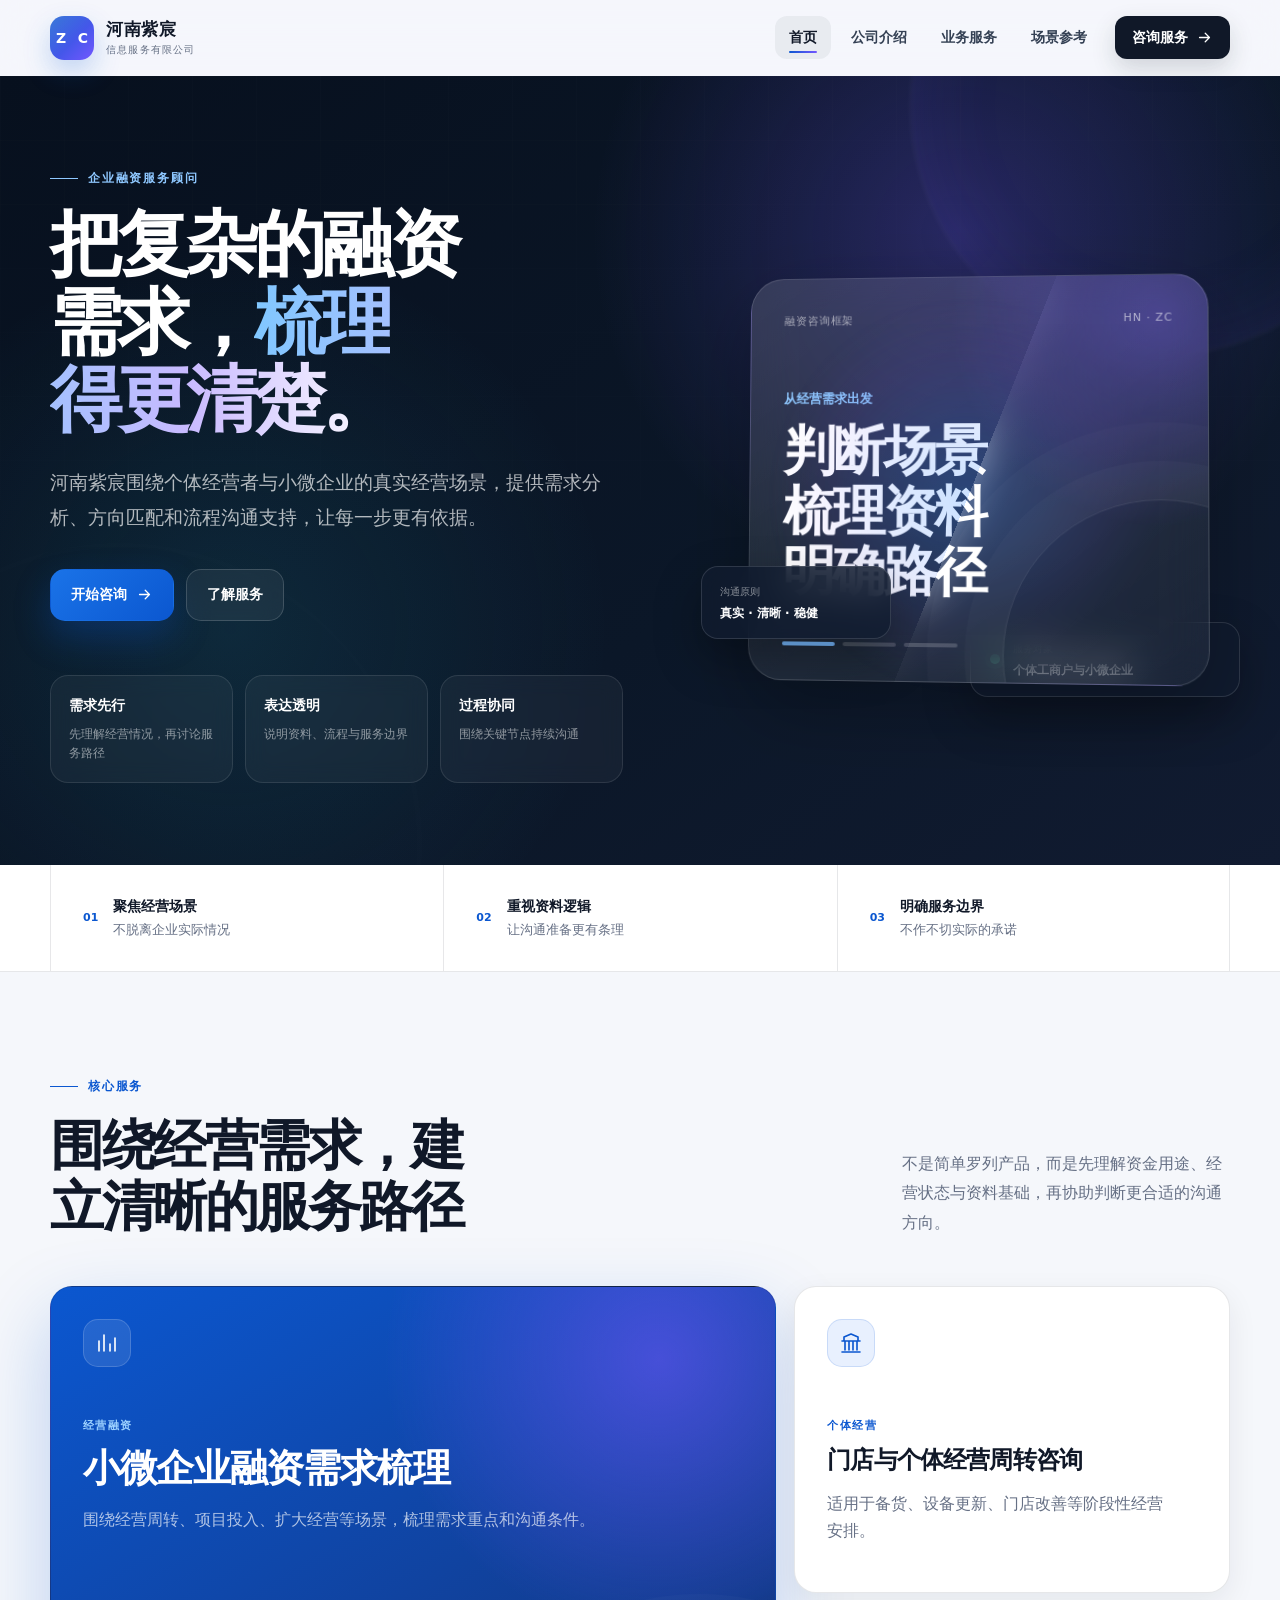
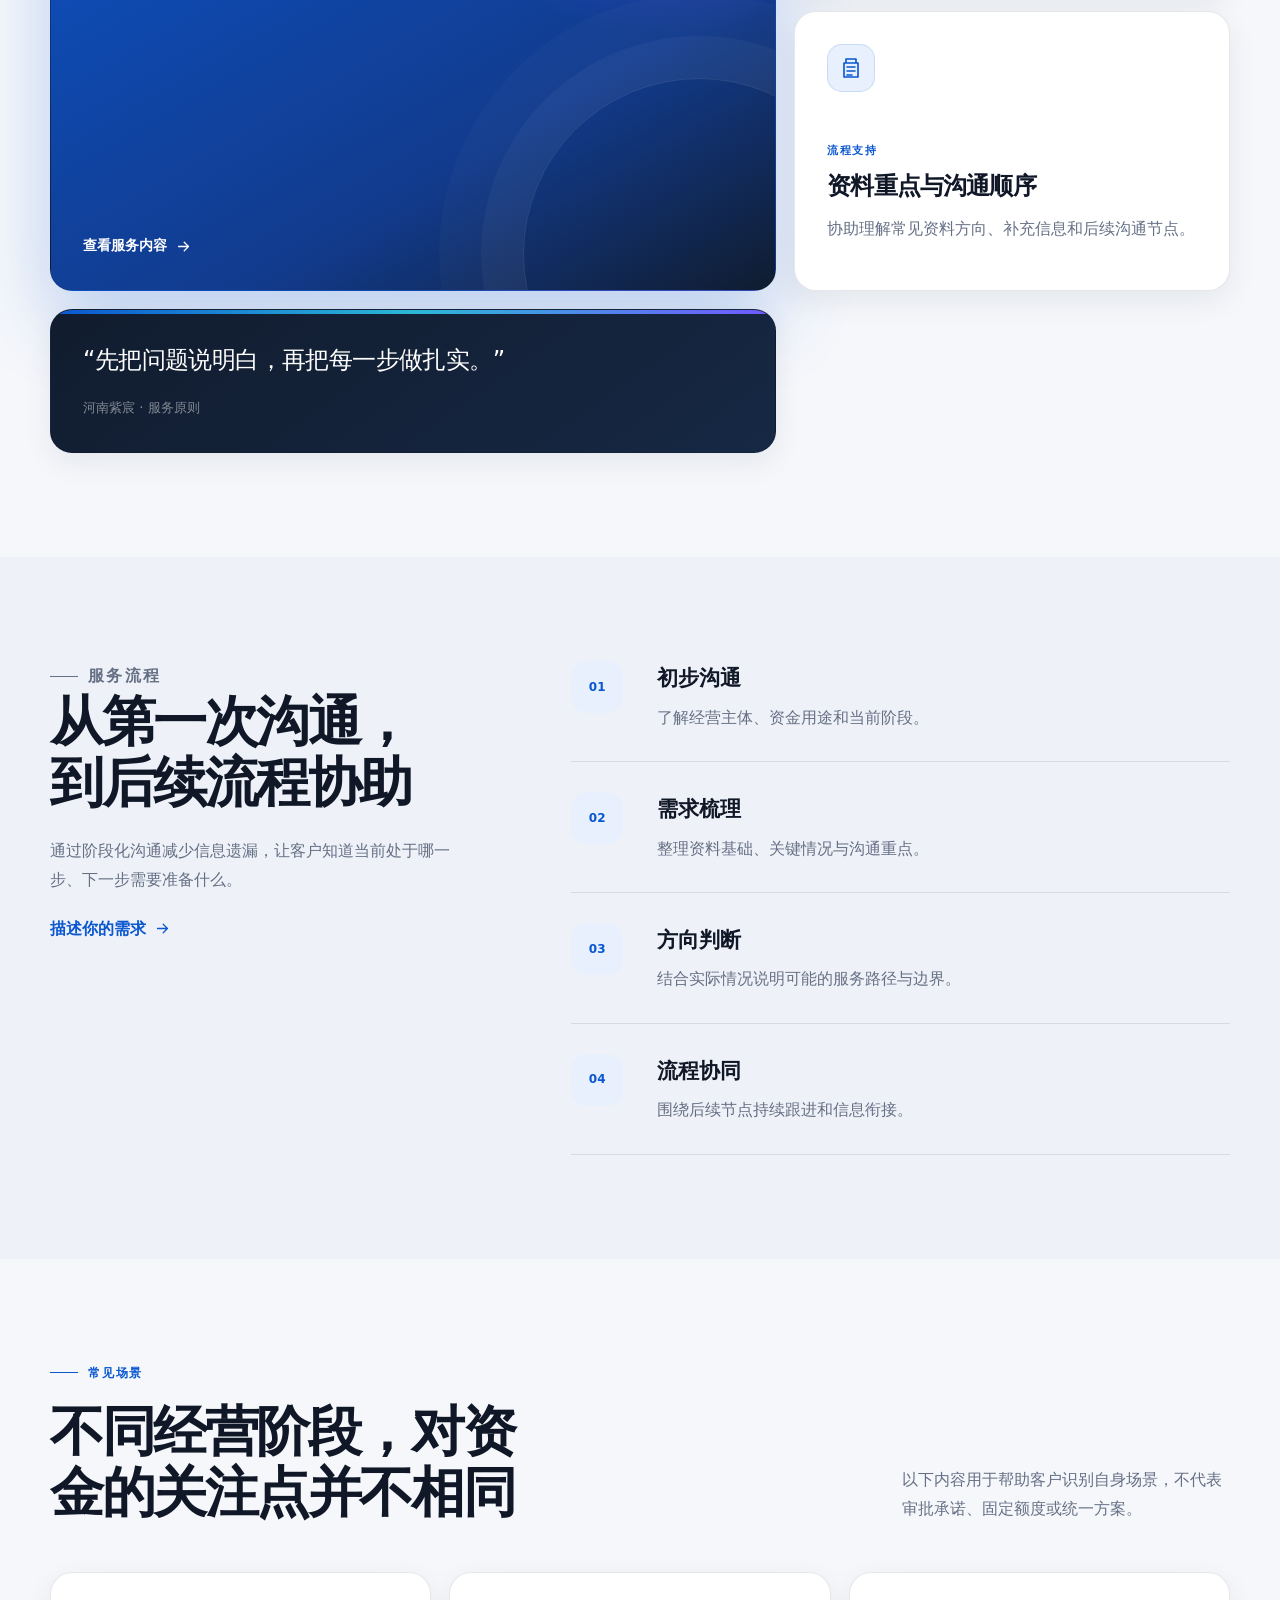
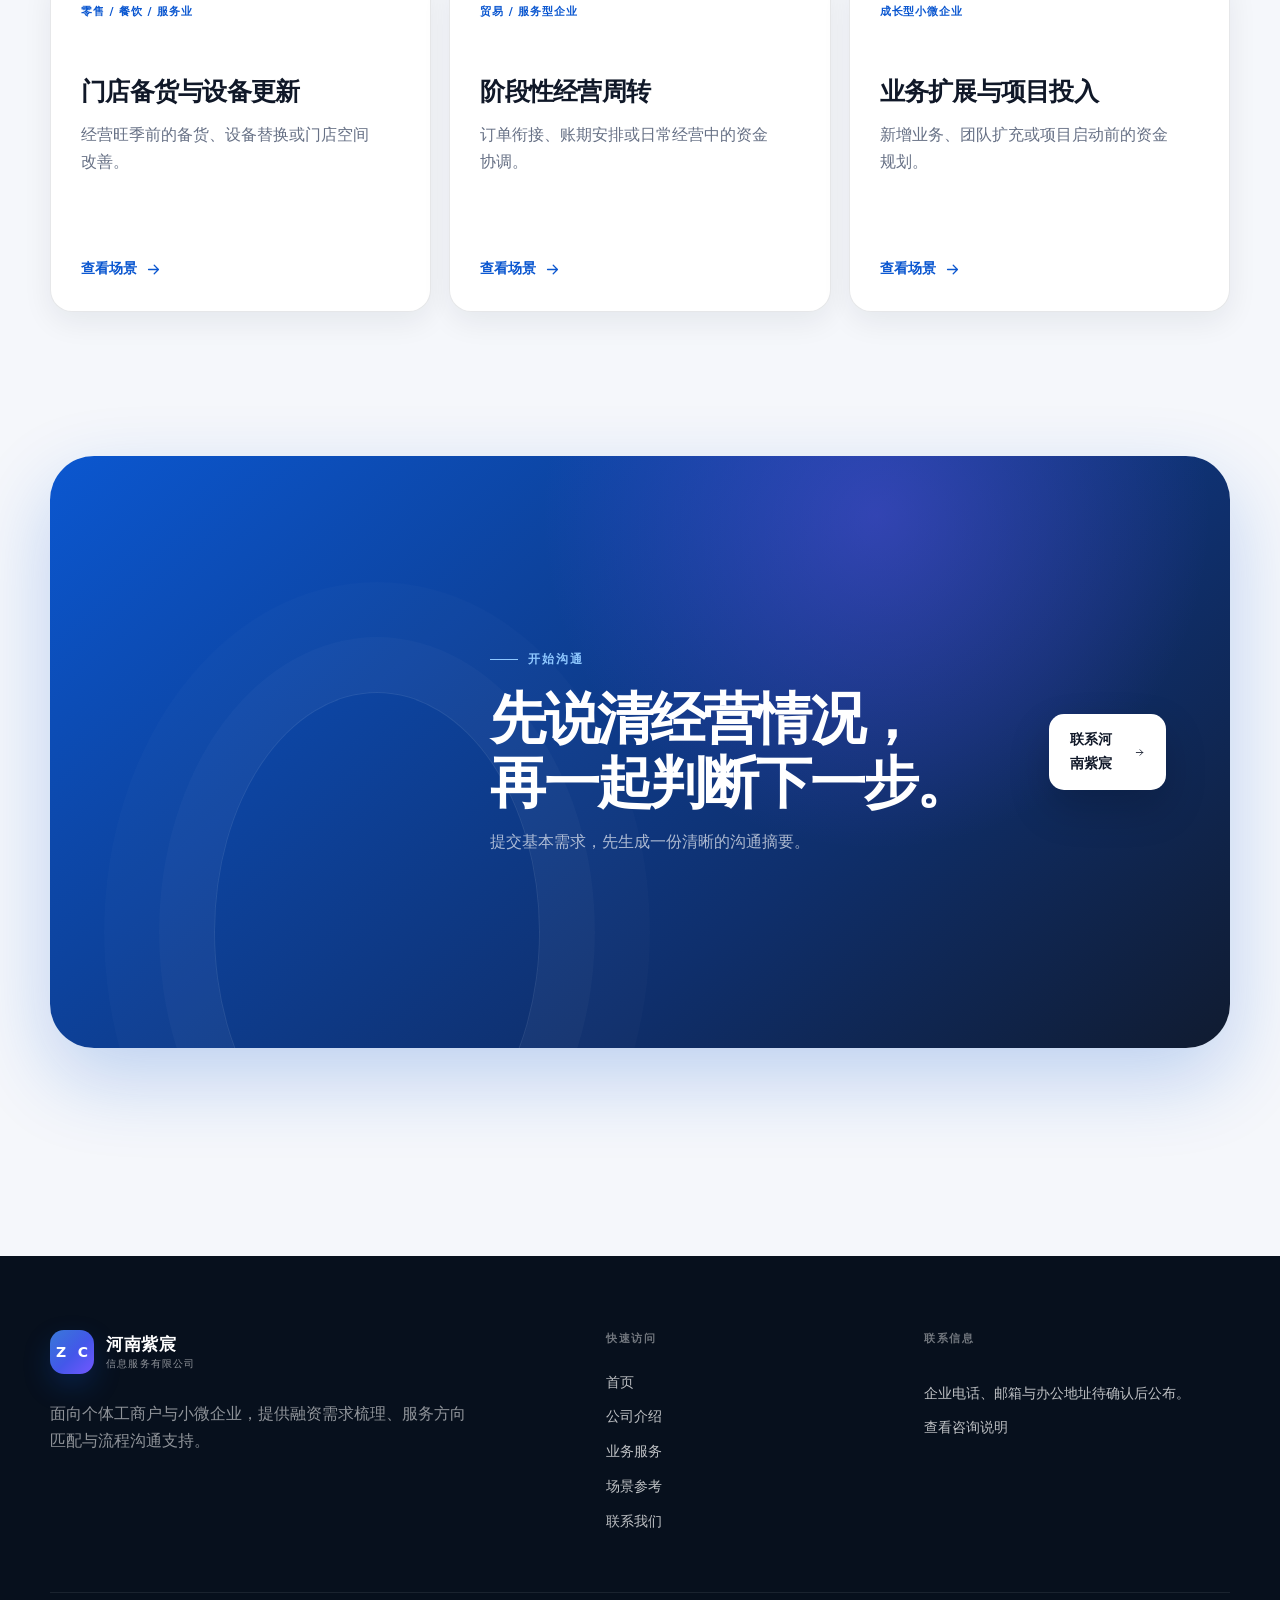
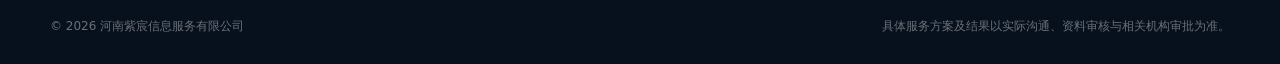
==== commit 8b508a01: "清理首页占位联系信息" ====
--- a/index.html
+++ b/index.html
@@ -1,182 +1,179 @@
 <!DOCTYPE html>
-    <html lang="zh-CN">
-    <head>
-      <meta charset="UTF-8">
-      <meta name="viewport" content="width=device-width, initial-scale=1, viewport-fit=cover">
-      <meta name="theme-color" content="#f5f7fb">
-      <meta name="color-scheme" content="light">
-      <title>河南紫宸｜小微企业融资服务咨询</title>
-      <meta name="description" content="河南紫宸信息服务有限公司，为个体工商户与小微企业提供融资需求梳理、方向沟通与流程支持。">
-      <link rel="canonical" href="https://hnzc.tangyuan1349.top/">
-      <link rel="icon" href="assets/img/favicon.svg" type="image/svg+xml">
-      <link rel="stylesheet" href="assets/css/style.css">
-
-    </head>
-    <body data-page="home">
-      <a class="skip-link" href="#main-content">跳到主要内容</a>
-<header class="site-header" data-header>
-  <div class="container header-inner">
-    <a class="brand" href="index.html" aria-label="河南紫宸首页">
-      <span class="brand-mark" aria-hidden="true"><span>Z</span><span>C</span></span>
-      <span class="brand-copy"><strong>河南紫宸</strong><small>信息服务有限公司</small></span>
-    </a>
-    <button class="nav-toggle" type="button" aria-expanded="false" aria-controls="primary-nav" aria-label="打开导航" data-nav-toggle>
-      <span></span><span></span><span></span>
-    </button>
-    <nav class="site-nav" id="primary-nav" aria-label="主导航" data-nav-menu>
-      <a href="index.html" data-nav="home">首页</a><a href="about.html" data-nav="about">公司介绍</a><a href="services.html" data-nav="services">业务服务</a><a href="cases.html" data-nav="cases">场景参考</a>
-      <a class="nav-action" href="contact.html" data-nav="contact">咨询服务 <svg aria-hidden="true" viewBox="0 0 24 24"><path d="M5 12h14M13 6l6 6-6 6"/></svg></a>
-    </nav>
-  </div>
-</header>
-      <main id="main-content">
-<section class="hero hero-home">
-  <div class="hero-grid" aria-hidden="true"></div>
-  <div class="hero-orb hero-orb-one" aria-hidden="true"></div>
-  <div class="hero-orb hero-orb-two" aria-hidden="true"></div>
-  <div class="container hero-layout">
-    <div class="hero-copy reveal">
-      <p class="eyebrow eyebrow-light"><span></span> 企业融资服务顾问</p>
-      <h1>把复杂的融资需求，<em>梳理得更清楚。</em></h1>
-      <p class="hero-lead">河南紫宸围绕个体经营者与小微企业的真实经营场景，提供需求分析、方向匹配和流程沟通支持，让每一步更有依据。</p>
-      <div class="hero-actions">
-        <a class="button button-primary" href="contact.html">开始咨询 <svg aria-hidden="true" viewBox="0 0 24 24"><path d="M5 12h14M13 6l6 6-6 6"/></svg></a>
-        <a class="button button-ghost" href="services.html">了解服务</a>
-      </div>
-      <div class="hero-trust" data-repeat-group="home-trust">
-        <div data-repeat-item><strong>需求先行</strong><span>先理解经营情况，再讨论服务路径</span></div>
-        <div data-repeat-item><strong>表达透明</strong><span>说明资料、流程与服务边界</span></div>
-        <div data-repeat-item><strong>过程协同</strong><span>围绕关键节点持续沟通</span></div>
-      </div>
-    </div>
-    <div class="hero-visual reveal delay-1" data-parallax>
-      <div class="visual-halo" aria-hidden="true"></div>
-      <article class="visual-primary">
-        <div class="visual-topline"><span>融资咨询框架</span><i>HN · ZC</i></div>
-        <p>从经营需求出发</p>
-        <h2>判断场景<br>梳理资料<br>明确路径</h2>
-        <div class="visual-progress" aria-hidden="true"><span></span><span></span><span></span></div>
-      </article>
-      <article class="visual-float visual-float-a">
-        <span class="status-dot"></span>
-        <div><small>服务对象</small><strong>个体工商户与小微企业</strong></div>
-      </article>
-      <article class="visual-float visual-float-b">
-        <small>沟通原则</small><strong>真实 · 清晰 · 稳健</strong>
-      </article>
-    </div>
-  </div>
-</section>
-
-<section class="signal-strip" aria-label="服务特点">
-  <div class="container signal-grid" data-repeat-group="home-signals">
-    <div data-repeat-item><span>01</span><p><strong>聚焦经营场景</strong>不脱离企业实际情况</p></div>
-    <div data-repeat-item><span>02</span><p><strong>重视资料逻辑</strong>让沟通准备更有条理</p></div>
-    <div data-repeat-item><span>03</span><p><strong>明确服务边界</strong>不作不切实际的承诺</p></div>
-  </div>
-</section>
-
-<section class="section">
-  <div class="container">
-    <div class="section-heading reveal">
-      <div><p class="eyebrow"><span></span> 核心服务</p><h2>围绕经营需求，建立清晰的服务路径</h2></div>
-      <p>不是简单罗列产品，而是先理解资金用途、经营状态与资料基础，再协助判断更合适的沟通方向。</p>
-    </div>
-    <div class="bento-grid" data-repeat-group="home-services">
-      <article class="bento-card bento-primary reveal" data-repeat-item>
-        <div class="card-icon" aria-hidden="true"><svg viewBox="0 0 24 24"><path d="M4 20V10m5 10V4m6 16v-7m5 7V7"/></svg></div>
-        <span class="card-kicker">经营融资</span>
-        <h3>小微企业融资需求梳理</h3>
-        <p>围绕经营周转、项目投入、扩大经营等场景，梳理需求重点和沟通条件。</p>
-        <a href="services.html">查看服务内容 <svg aria-hidden="true" viewBox="0 0 24 24"><path d="M5 12h14M13 6l6 6-6 6"/></svg></a>
-      </article>
-      <article class="bento-card reveal delay-1" data-repeat-item>
-        <div class="card-icon" aria-hidden="true"><svg viewBox="0 0 24 24"><path d="M3 10h18M5 10V6l7-3 7 3v4M6 10v9m4-9v9m4-9v9m4-9v9M3 21h18"/></svg></div>
-        <span class="card-kicker">个体经营</span>
-        <h3>门店与个体经营周转咨询</h3>
-        <p>适用于备货、设备更新、门店改善等阶段性经营安排。</p>
-      </article>
-      <article class="bento-card reveal delay-2" data-repeat-item>
-        <div class="card-icon" aria-hidden="true"><svg viewBox="0 0 24 24"><path d="M7 3h10v4H7zM5 7h14v14H5zM8 11h8m-8 4h8m-8 4h5"/></svg></div>
-        <span class="card-kicker">流程支持</span>
-        <h3>资料重点与沟通顺序</h3>
-        <p>协助理解常见资料方向、补充信息和后续沟通节点。</p>
-      </article>
-      <article class="bento-card bento-accent reveal delay-3" data-repeat-item>
-        <span class="accent-line"></span>
-        <p class="quote">“先把问题说明白，再把每一步做扎实。”</p>
-        <small>河南紫宸 · 服务原则</small>
-      </article>
-    </div>
-  </div>
-</section>
-
-<section class="section section-soft">
-  <div class="container split-feature">
-    <div class="split-copy reveal">
-      <p class="eyebrow"><span></span> 服务流程</p>
-      <h2>从第一次沟通，到后续流程协助</h2>
-      <p>通过阶段化沟通减少信息遗漏，让客户知道当前处于哪一步、下一步需要准备什么。</p>
-      <a class="text-link" href="contact.html">描述你的需求 <svg aria-hidden="true" viewBox="0 0 24 24"><path d="M5 12h14M13 6l6 6-6 6"/></svg></a>
-    </div>
-    <ol class="process-list" data-repeat-group="home-process">
-      <li class="reveal" data-repeat-item><span>01</span><div><h3>初步沟通</h3><p>了解经营主体、资金用途和当前阶段。</p></div></li>
-      <li class="reveal delay-1" data-repeat-item><span>02</span><div><h3>需求梳理</h3><p>整理资料基础、关键情况与沟通重点。</p></div></li>
-      <li class="reveal delay-2" data-repeat-item><span>03</span><div><h3>方向判断</h3><p>结合实际情况说明可能的服务路径与边界。</p></div></li>
-      <li class="reveal delay-3" data-repeat-item><span>04</span><div><h3>流程协同</h3><p>围绕后续节点持续跟进和信息衔接。</p></div></li>
-    </ol>
-  </div>
-</section>
-
-<section class="section">
-  <div class="container">
-    <div class="section-heading reveal">
-      <div><p class="eyebrow"><span></span> 常见场景</p><h2>不同经营阶段，对资金的关注点并不相同</h2></div>
-      <p>以下内容用于帮助客户识别自身场景，不代表审批承诺、固定额度或统一方案。</p>
-    </div>
-    <div class="scenario-grid" data-repeat-group="home-scenarios">
-      <article class="scenario-card reveal" data-repeat-item><span>零售 / 餐饮 / 服务业</span><h3>门店备货与设备更新</h3><p>经营旺季前的备货、设备替换或门店空间改善。</p><a href="cases.html">查看场景 <svg aria-hidden="true" viewBox="0 0 24 24"><path d="M5 12h14M13 6l6 6-6 6"/></svg></a></article>
-      <article class="scenario-card reveal delay-1" data-repeat-item><span>贸易 / 服务型企业</span><h3>阶段性经营周转</h3><p>订单衔接、账期安排或日常经营中的资金协调。</p><a href="cases.html">查看场景 <svg aria-hidden="true" viewBox="0 0 24 24"><path d="M5 12h14M13 6l6 6-6 6"/></svg></a></article>
-      <article class="scenario-card reveal delay-2" data-repeat-item><span>成长型小微企业</span><h3>业务扩展与项目投入</h3><p>新增业务、团队扩充或项目启动前的资金规划。</p><a href="cases.html">查看场景 <svg aria-hidden="true" viewBox="0 0 24 24"><path d="M5 12h14M13 6l6 6-6 6"/></svg></a></article>
-    </div>
-  </div>
-</section>
-
-<section class="section section-cta">
-  <div class="container cta-panel reveal">
-    <div class="cta-glow" aria-hidden="true"></div>
-    <div><p class="eyebrow eyebrow-light"><span></span> 开始沟通</p><h2>先说清经营情况，再一起判断下一步。</h2><p>提交基本需求，或直接通过电话、邮箱与我们联系。</p></div>
-    <a class="button button-light" href="contact.html">联系河南紫宸 <svg aria-hidden="true" viewBox="0 0 24 24"><path d="M5 12h14M13 6l6 6-6 6"/></svg></a>
-  </div>
-</section>
-</main>
-      <footer class="site-footer">
-  <div class="container footer-main">
-    <div class="footer-brand">
-      <a class="brand brand-inverse" href="index.html" aria-label="河南紫宸首页">
+<html lang="zh-CN">
+<head>
+  <meta charset="UTF-8">
+  <meta name="viewport" content="width=device-width, initial-scale=1, viewport-fit=cover">
+  <meta name="theme-color" content="#f5f7fb">
+  <meta name="color-scheme" content="light">
+  <title>河南紫宸｜小微企业融资服务咨询</title>
+  <meta name="description" content="河南紫宸信息服务有限公司，为个体工商户与小微企业提供融资需求梳理、方向沟通与流程支持。">
+  <link rel="canonical" href="https://hnzc.tangyuan1349.top/">
+  <link rel="icon" href="assets/img/favicon.svg" type="image/svg+xml">
+  <link rel="stylesheet" href="assets/css/style.css">
+</head>
+<body data-page="home">
+  <a class="skip-link" href="#main-content">跳到主要内容</a>
+  <header class="site-header" data-header>
+    <div class="container header-inner">
+      <a class="brand" href="index.html" aria-label="河南紫宸首页">
         <span class="brand-mark" aria-hidden="true"><span>Z</span><span>C</span></span>
         <span class="brand-copy"><strong>河南紫宸</strong><small>信息服务有限公司</small></span>
       </a>
-      <p>面向个体工商户与小微企业，提供融资需求梳理、服务方向匹配与流程沟通支持。</p>
+      <button class="nav-toggle" type="button" aria-expanded="false" aria-controls="primary-nav" aria-label="打开导航" data-nav-toggle>
+        <span></span><span></span><span></span>
+      </button>
+      <nav class="site-nav" id="primary-nav" aria-label="主导航" data-nav-menu>
+        <a href="index.html" data-nav="home">首页</a><a href="about.html" data-nav="about">公司介绍</a><a href="services.html" data-nav="services">业务服务</a><a href="cases.html" data-nav="cases">场景参考</a>
+        <a class="nav-action" href="contact.html" data-nav="contact">咨询服务 <svg aria-hidden="true" viewBox="0 0 24 24"><path d="M5 12h14M13 6l6 6-6 6"/></svg></a>
+      </nav>
     </div>
-    <div class="footer-links">
-      <h2>快速访问</h2>
-      <div><a href="index.html">首页</a><a href="about.html">公司介绍</a><a href="services.html">业务服务</a><a href="cases.html">场景参考</a><a href="contact.html">联系我们</a></div>
+  </header>
+  <main id="main-content">
+    <section class="hero hero-home">
+      <div class="hero-grid" aria-hidden="true"></div>
+      <div class="hero-orb hero-orb-one" aria-hidden="true"></div>
+      <div class="hero-orb hero-orb-two" aria-hidden="true"></div>
+      <div class="container hero-layout">
+        <div class="hero-copy reveal">
+          <p class="eyebrow eyebrow-light"><span></span> 企业融资服务顾问</p>
+          <h1>把复杂的融资需求，<em>梳理得更清楚。</em></h1>
+          <p class="hero-lead">河南紫宸围绕个体经营者与小微企业的真实经营场景，提供需求分析、方向匹配和流程沟通支持，让每一步更有依据。</p>
+          <div class="hero-actions">
+            <a class="button button-primary" href="contact.html">开始咨询 <svg aria-hidden="true" viewBox="0 0 24 24"><path d="M5 12h14M13 6l6 6-6 6"/></svg></a>
+            <a class="button button-ghost" href="services.html">了解服务</a>
+          </div>
+          <div class="hero-trust" data-repeat-group="home-trust">
+            <div data-repeat-item><strong>需求先行</strong><span>先理解经营情况，再讨论服务路径</span></div>
+            <div data-repeat-item><strong>表达透明</strong><span>说明资料、流程与服务边界</span></div>
+            <div data-repeat-item><strong>过程协同</strong><span>围绕关键节点持续沟通</span></div>
+          </div>
+        </div>
+        <div class="hero-visual reveal delay-1" data-parallax>
+          <div class="visual-halo" aria-hidden="true"></div>
+          <article class="visual-primary">
+            <div class="visual-topline"><span>融资咨询框架</span><i>HN · ZC</i></div>
+            <p>从经营需求出发</p>
+            <h2>判断场景<br>梳理资料<br>明确路径</h2>
+            <div class="visual-progress" aria-hidden="true"><span></span><span></span><span></span></div>
+          </article>
+          <article class="visual-float visual-float-a">
+            <span class="status-dot"></span>
+            <div><small>服务对象</small><strong>个体工商户与小微企业</strong></div>
+          </article>
+          <article class="visual-float visual-float-b">
+            <small>沟通原则</small><strong>真实 · 清晰 · 稳健</strong>
+          </article>
+        </div>
+      </div>
+    </section>
+
+    <section class="signal-strip" aria-label="服务特点">
+      <div class="container signal-grid" data-repeat-group="home-signals">
+        <div data-repeat-item><span>01</span><p><strong>聚焦经营场景</strong>不脱离企业实际情况</p></div>
+        <div data-repeat-item><span>02</span><p><strong>重视资料逻辑</strong>让沟通准备更有条理</p></div>
+        <div data-repeat-item><span>03</span><p><strong>明确服务边界</strong>不作不切实际的承诺</p></div>
+      </div>
+    </section>
+
+    <section class="section">
+      <div class="container">
+        <div class="section-heading reveal">
+          <div><p class="eyebrow"><span></span> 核心服务</p><h2>围绕经营需求，建立清晰的服务路径</h2></div>
+          <p>不是简单罗列产品，而是先理解资金用途、经营状态与资料基础，再协助判断更合适的沟通方向。</p>
+        </div>
+        <div class="bento-grid" data-repeat-group="home-services">
+          <article class="bento-card bento-primary reveal" data-repeat-item>
+            <div class="card-icon" aria-hidden="true"><svg viewBox="0 0 24 24"><path d="M4 20V10m5 10V4m6 16v-7m5 7V7"/></svg></div>
+            <span class="card-kicker">经营融资</span>
+            <h3>小微企业融资需求梳理</h3>
+            <p>围绕经营周转、项目投入、扩大经营等场景，梳理需求重点和沟通条件。</p>
+            <a href="services.html">查看服务内容 <svg aria-hidden="true" viewBox="0 0 24 24"><path d="M5 12h14M13 6l6 6-6 6"/></svg></a>
+          </article>
+          <article class="bento-card reveal delay-1" data-repeat-item>
+            <div class="card-icon" aria-hidden="true"><svg viewBox="0 0 24 24"><path d="M3 10h18M5 10V6l7-3 7 3v4M6 10v9m4-9v9m4-9v9m4-9v9M3 21h18"/></svg></div>
+            <span class="card-kicker">个体经营</span>
+            <h3>门店与个体经营周转咨询</h3>
+            <p>适用于备货、设备更新、门店改善等阶段性经营安排。</p>
+          </article>
+          <article class="bento-card reveal delay-2" data-repeat-item>
+            <div class="card-icon" aria-hidden="true"><svg viewBox="0 0 24 24"><path d="M7 3h10v4H7zM5 7h14v14H5zM8 11h8m-8 4h8m-8 4h5"/></svg></div>
+            <span class="card-kicker">流程支持</span>
+            <h3>资料重点与沟通顺序</h3>
+            <p>协助理解常见资料方向、补充信息和后续沟通节点。</p>
+          </article>
+          <article class="bento-card bento-accent reveal delay-3" data-repeat-item>
+            <span class="accent-line"></span>
+            <p class="quote">“先把问题说明白，再把每一步做扎实。”</p>
+            <small>河南紫宸 · 服务原则</small>
+          </article>
+        </div>
+      </div>
+    </section>
+
+    <section class="section section-soft">
+      <div class="container split-feature">
+        <div class="split-copy reveal">
+          <p class="eyebrow"><span></span> 服务流程</p>
+          <h2>从第一次沟通，到后续流程协助</h2>
+          <p>通过阶段化沟通减少信息遗漏，让客户知道当前处于哪一步、下一步需要准备什么。</p>
+          <a class="text-link" href="contact.html">描述你的需求 <svg aria-hidden="true" viewBox="0 0 24 24"><path d="M5 12h14M13 6l6 6-6 6"/></svg></a>
+        </div>
+        <ol class="process-list" data-repeat-group="home-process">
+          <li class="reveal" data-repeat-item><span>01</span><div><h3>初步沟通</h3><p>了解经营主体、资金用途和当前阶段。</p></div></li>
+          <li class="reveal delay-1" data-repeat-item><span>02</span><div><h3>需求梳理</h3><p>整理资料基础、关键情况与沟通重点。</p></div></li>
+          <li class="reveal delay-2" data-repeat-item><span>03</span><div><h3>方向判断</h3><p>结合实际情况说明可能的服务路径与边界。</p></div></li>
+          <li class="reveal delay-3" data-repeat-item><span>04</span><div><h3>流程协同</h3><p>围绕后续节点持续跟进和信息衔接。</p></div></li>
+        </ol>
+      </div>
+    </section>
+
+    <section class="section">
+      <div class="container">
+        <div class="section-heading reveal">
+          <div><p class="eyebrow"><span></span> 常见场景</p><h2>不同经营阶段，对资金的关注点并不相同</h2></div>
+          <p>以下内容用于帮助客户识别自身场景，不代表审批承诺、固定额度或统一方案。</p>
+        </div>
+        <div class="scenario-grid" data-repeat-group="home-scenarios">
+          <article class="scenario-card reveal" data-repeat-item><span>零售 / 餐饮 / 服务业</span><h3>门店备货与设备更新</h3><p>经营旺季前的备货、设备替换或门店空间改善。</p><a href="cases.html">查看场景 <svg aria-hidden="true" viewBox="0 0 24 24"><path d="M5 12h14M13 6l6 6-6 6"/></svg></a></article>
+          <article class="scenario-card reveal delay-1" data-repeat-item><span>贸易 / 服务型企业</span><h3>阶段性经营周转</h3><p>订单衔接、账期安排或日常经营中的资金协调。</p><a href="cases.html">查看场景 <svg aria-hidden="true" viewBox="0 0 24 24"><path d="M5 12h14M13 6l6 6-6 6"/></svg></a></article>
+          <article class="scenario-card reveal delay-2" data-repeat-item><span>成长型小微企业</span><h3>业务扩展与项目投入</h3><p>新增业务、团队扩充或项目启动前的资金规划。</p><a href="cases.html">查看场景 <svg aria-hidden="true" viewBox="0 0 24 24"><path d="M5 12h14M13 6l6 6-6 6"/></svg></a></article>
+        </div>
+      </div>
+    </section>
+
+    <section class="section section-cta">
+      <div class="container cta-panel reveal">
+        <div class="cta-glow" aria-hidden="true"></div>
+        <div><p class="eyebrow eyebrow-light"><span></span> 开始沟通</p><h2>先说清经营情况，再一起判断下一步。</h2><p>提交基本需求，先生成一份清晰的沟通摘要。</p></div>
+        <a class="button button-light" href="contact.html">联系河南紫宸 <svg aria-hidden="true" viewBox="0 0 24 24"><path d="M5 12h14M13 6l6 6-6 6"/></svg></a>
+      </div>
+    </section>
+  </main>
+  <footer class="site-footer">
+    <div class="container footer-main">
+      <div class="footer-brand">
+        <a class="brand brand-inverse" href="index.html" aria-label="河南紫宸首页">
+          <span class="brand-mark" aria-hidden="true"><span>Z</span><span>C</span></span>
+          <span class="brand-copy"><strong>河南紫宸</strong><small>信息服务有限公司</small></span>
+        </a>
+        <p>面向个体工商户与小微企业，提供融资需求梳理、服务方向匹配与流程沟通支持。</p>
+      </div>
+      <div class="footer-links">
+        <h2>快速访问</h2>
+        <div><a href="index.html">首页</a><a href="about.html">公司介绍</a><a href="services.html">业务服务</a><a href="cases.html">场景参考</a><a href="contact.html">联系我们</a></div>
+      </div>
+      <div class="footer-contact">
+        <h2>联系信息</h2>
+        <p>企业电话、邮箱与办公地址待确认后公布。</p>
+        <a href="contact.html">查看咨询说明</a>
+      </div>
     </div>
-    <div class="footer-contact">
-      <h2>联系信息</h2>
-      <a href="tel:4000000000">400-000-0000</a>
-      <a href="mailto:service@zichen-demo.cn">service@zichen-demo.cn</a>
-      <p>河南省郑州市郑东新区商务办公区</p>
+    <div class="container footer-bottom">
+      <p>© <span data-current-year>2026</span> 河南紫宸信息服务有限公司</p>
+      <p>具体服务方案及结果以实际沟通、资料审核与相关机构审批为准。</p>
     </div>
-  </div>
-  <div class="container footer-bottom">
-    <p>© <span data-current-year>2026</span> 河南紫宸信息服务有限公司</p>
-    <p>具体服务方案及结果以实际沟通、资料审核与相关机构审批为准。</p>
-  </div>
-</footer>
-      <script src="assets/js/site-editor.js"></script>
-      <script src="assets/js/main.js"></script>
-
-    </body>
-    </html>
+  </footer>
+  <script src="assets/js/site-editor.js"></script>
+  <script src="assets/js/main.js"></script>
+</body>
+</html>
